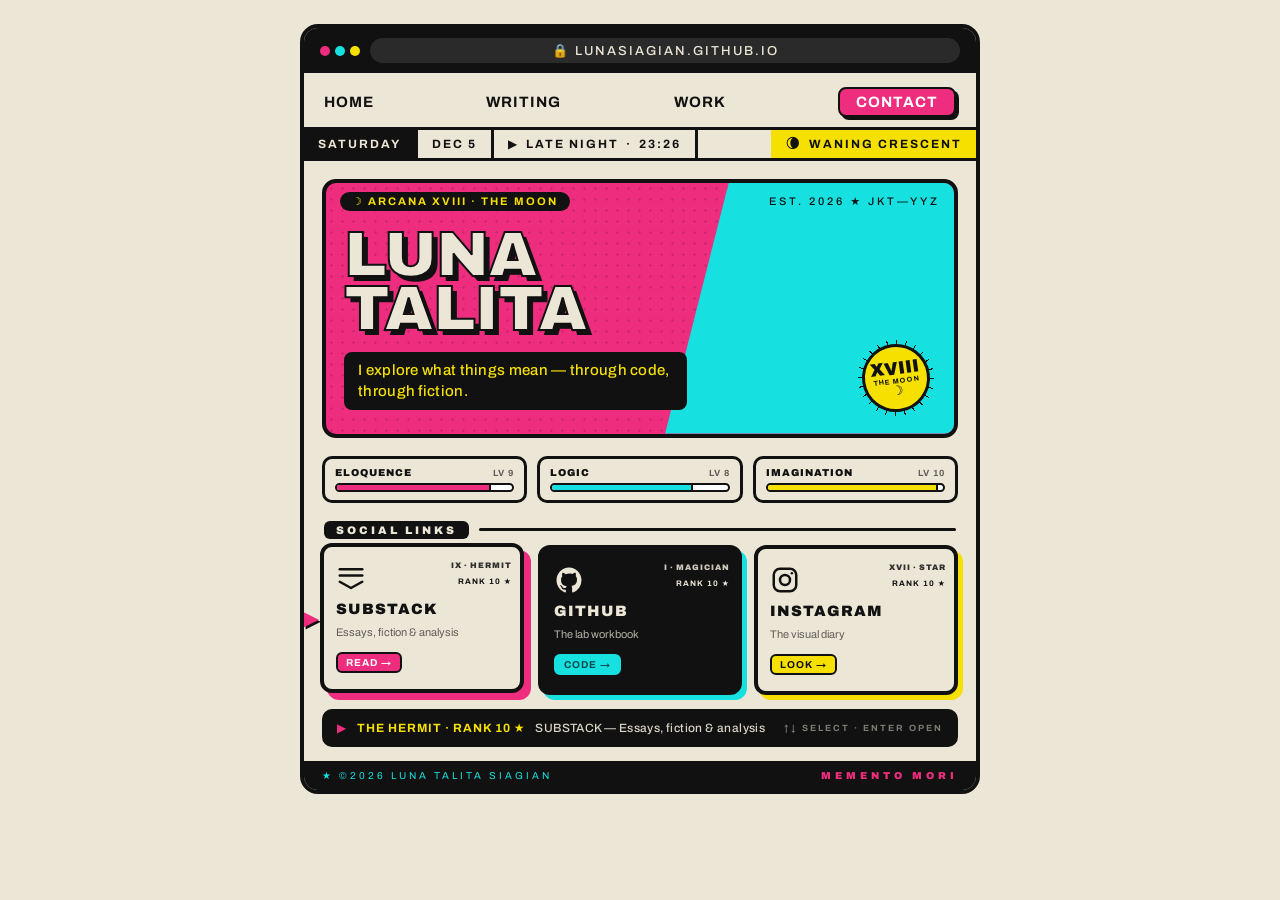
==== index.html @ 53531bc2 "Add files via upload" ====
<!DOCTYPE html>
<html lang="en">
<head>
<meta charset="UTF-8">
<meta name="viewport" content="width=device-width, initial-scale=1.0">
<title>Luna Talita Siagian</title>
<meta name="description" content="Luna Talita Siagian — linguist, programmer, writer. I explore what things mean — through code, through fiction.">
<link rel="preconnect" href="https://fonts.googleapis.com">
<link rel="preconnect" href="https://fonts.gstatic.com" crossorigin>
<link href="https://fonts.googleapis.com/css2?family=Archivo:wght@400;500;700;900&display=swap" rel="stylesheet">
<style>
  :root{
    --pink:#EF2D7E;
    --cyan:#16E0E0;
    --yellow:#F5E000;
    --cream:#ECE6D6;
    --ink:#111111;
  }
  *{margin:0;padding:0;box-sizing:border-box;}
  body{
    background:var(--cream);
    font-family:'Archivo',system-ui,sans-serif;
    color:var(--ink);
    min-height:100vh;
    display:flex;
    align-items:flex-start;
    justify-content:center;
    padding:24px 16px;
  }
  .page{
    width:100%;
    max-width:680px;
    background:var(--cream);
    border:4px solid var(--ink);
    border-radius:18px;
    overflow:hidden;
  }

  /* browser chrome bar */
  .chrome{background:var(--ink);display:flex;align-items:center;gap:10px;padding:10px 16px;}
  .dots{display:flex;gap:5px;}
  .dots span{width:10px;height:10px;border-radius:50%;display:block;}
  .urlbar{flex:1;background:#2a2a2a;border-radius:20px;text-align:center;color:var(--cream);font-size:13px;letter-spacing:2px;padding:5px 0;font-weight:500;}

  /* nav — P3 menu rail */
  nav{display:flex;align-items:center;justify-content:space-between;padding:14px 20px 10px;border-bottom:3px solid var(--ink);flex-wrap:wrap;gap:8px;}
  nav a{font-size:15px;font-weight:700;letter-spacing:1px;color:var(--ink);text-decoration:none;position:relative;padding:2px 0;transition:transform .1s ease;}
  nav a:not(.contact)::after{content:"";position:absolute;left:0;right:100%;bottom:-3px;height:3px;background:var(--pink);transition:right .15s ease;}
  nav a:not(.contact):hover{transform:translateX(3px);}
  nav a:not(.contact):hover::after{right:0;}
  nav a.contact{background:var(--pink);color:#fff;padding:5px 16px;border-radius:8px;border:2px solid var(--ink);box-shadow:3px 3px 0 var(--ink);}
  nav a.contact:hover{transform:translate(-1px,-1px);box-shadow:4px 4px 0 var(--ink);}

  /* P3 calendar / dark-hour strip */
  .almanac{display:flex;align-items:stretch;border-bottom:3px solid var(--ink);font-weight:700;}
  .almanac .cell{display:flex;align-items:center;gap:7px;padding:7px 14px;border-right:3px solid var(--ink);font-size:12px;letter-spacing:2px;}
  .almanac .cell:last-child{border-right:none;margin-left:auto;}
  .almanac .day{background:var(--ink);color:var(--cream);}
  .almanac .date{color:var(--ink);}
  .almanac .tod{color:var(--ink);}
  .almanac .moon{background:var(--yellow);color:var(--ink);}
  .almanac .moon .glyph{font-size:14px;line-height:1;}
  #clock{font-variant-numeric:tabular-nums;}

  /* hero */
  .hero{position:relative;margin:18px;border:4px solid var(--ink);border-radius:14px;background:var(--pink);overflow:hidden;}
  .halftone{position:absolute;inset:0;background-image:radial-gradient(var(--ink) 1.3px,transparent 1.3px);background-size:11px 11px;opacity:0.16;}
  .wedge{position:absolute;top:0;right:0;width:46%;height:100%;background:var(--cyan);clip-path:polygon(22% 0,100% 0,100% 100%,0 100%);}
  .hero-top{position:relative;display:flex;align-items:center;justify-content:space-between;padding:9px 14px;}
  .tag-pill{background:var(--ink);color:var(--yellow);font-size:11px;letter-spacing:2px;padding:3px 12px;border-radius:20px;font-weight:700;}
  .est{color:var(--ink);font-size:11px;letter-spacing:3px;font-weight:500;}
  .hero-body{position:relative;padding:8px 18px 24px;}
  .bigname{font-size:64px;line-height:0.84;font-weight:900;color:var(--cream);letter-spacing:-1px;-webkit-text-stroke:2px var(--ink);text-shadow:5px 5px 0 var(--ink);}
  .thesis{margin-top:16px;background:var(--ink);display:inline-block;padding:8px 14px;border-radius:8px;max-width:58%;}
  .thesis span{color:var(--yellow);font-size:15px;font-weight:500;letter-spacing:0.3px;line-height:1.4;}

  /* rotating arcana medallion (P3 evoker/clock motif, ZZZ ink styling) */
  .medallion{position:absolute;bottom:14px;right:16px;width:84px;height:84px;}
  .medallion .ticks{position:absolute;inset:0;border-radius:50%;
    background:repeating-conic-gradient(from 0deg, var(--ink) 0deg 1.6deg, transparent 1.6deg 15deg);
    -webkit-mask:radial-gradient(circle, transparent 0 32px, #000 32px 38px, transparent 38px);
            mask:radial-gradient(circle, transparent 0 32px, #000 32px 38px, transparent 38px);
    animation:spin 24s linear infinite;}
  .medallion .core{position:absolute;inset:8px;background:var(--yellow);border:3px solid var(--ink);border-radius:50%;
    display:flex;flex-direction:column;align-items:center;justify-content:center;transform:rotate(-8deg);}
  .medallion .core .a-num{font-size:18px;line-height:1;font-weight:900;}
  .medallion .core .a-name{font-size:7px;letter-spacing:1px;font-weight:700;}
  .medallion .core .a-glyph{font-size:13px;line-height:1;margin-top:1px;}

  /* P3 social-stat bars */
  .stats{display:grid;grid-template-columns:repeat(3,1fr);gap:10px;padding:0 18px 4px;}
  .stat{border:3px solid var(--ink);border-radius:10px;padding:8px 10px;background:var(--cream);}
  .stat .row{display:flex;align-items:baseline;justify-content:space-between;margin-bottom:5px;}
  .stat .lbl{font-size:10px;letter-spacing:1px;font-weight:900;}
  .stat .val{font-size:9px;letter-spacing:1px;font-weight:700;color:#5F5E5A;}
  .track{height:9px;border:2px solid var(--ink);border-radius:5px;background:#fff;overflow:hidden;}
  .fill{height:100%;border-right:2px solid var(--ink);}
  .fill.p{background:var(--pink);} .fill.c{background:var(--cyan);} .fill.y{background:var(--yellow);}

  /* SOCIAL LINKS header (P3 section banner) */
  .sl-head{display:flex;align-items:center;gap:10px;padding:14px 20px 6px;}
  .sl-head .b{background:var(--ink);color:var(--cream);font-size:11px;letter-spacing:3px;font-weight:900;padding:3px 12px;border-radius:6px;}
  .sl-head .ln{flex:1;height:3px;background:var(--ink);border-radius:2px;}

  /* links / social links */
  .links{display:grid;grid-template-columns:1fr 1fr 1fr;gap:12px;padding:0 18px 4px;}
  .card{position:relative;text-decoration:none;border:4px solid var(--ink);border-radius:12px;padding:16px 12px;display:flex;flex-direction:column;gap:8px;outline:none;transition:transform .12s ease;}
  .card:hover,.card.is-active{transform:translate(-2px,-2px);}
  .card .icon{font-size:30px;line-height:1;}
  .card .name{font-weight:900;font-size:15px;letter-spacing:1px;}
  .card .desc{font-size:11px;line-height:1.4;}
  .card .go{margin-top:4px;font-size:10px;letter-spacing:1px;padding:3px 8px;border-radius:6px;border:2px solid var(--ink);align-self:flex-start;font-weight:700;}
  .card.light{background:var(--cream);}
  .card.light .icon,.card.light .name{color:var(--ink);}
  .card.light .desc{color:#5F5E5A;}
  .card.dark{background:var(--ink);}
  .card.dark .icon,.card.dark .name{color:var(--cream);}
  .card.dark .desc{color:#B4B2A9;}
  .sub{box-shadow:5px 5px 0 var(--pink);} .sub:hover,.sub.is-active{box-shadow:7px 7px 0 var(--pink);}
  .gh{box-shadow:5px 5px 0 var(--cyan);} .gh:hover,.gh.is-active{box-shadow:7px 7px 0 var(--cyan);}
  .ig{box-shadow:5px 5px 0 var(--yellow);} .ig:hover,.ig.is-active{box-shadow:7px 7px 0 var(--yellow);}
  .go.pink{background:var(--pink);color:#fff;}
  .go.cyan{background:var(--cyan);color:#0a4a4a;border-color:var(--cyan);}
  .go.yellow{background:var(--yellow);color:var(--ink);}

  /* arcana corner tag on each social link */
  .arc{position:absolute;top:8px;right:8px;text-align:right;line-height:1;}
  .arc .an{font-size:8px;letter-spacing:1px;font-weight:900;opacity:.85;}
  .arc .ar{font-size:8px;letter-spacing:1px;font-weight:700;}
  .card.dark .arc{color:var(--cream);}
  .card.light .arc{color:var(--ink);}

  /* P3 menu cursor */
  .card::before{content:"\25B6";position:absolute;left:-2px;top:50%;transform:translate(-120%,-50%) scale(.6);
    color:var(--pink);font-size:20px;opacity:0;transition:transform .12s ease,opacity .12s ease;
    text-shadow:2px 2px 0 var(--ink);}
  .card.is-active::before{opacity:1;transform:translate(-120%,-50%) scale(1);}

  /* P3 description readout bar */
  .readout{margin:10px 18px 0;border:3px solid var(--ink);border-radius:10px;background:var(--ink);color:var(--cream);
    display:flex;align-items:center;gap:10px;padding:8px 12px;min-height:38px;font-size:12px;letter-spacing:.4px;}
  .readout .cur{color:var(--pink);font-weight:900;}
  .readout .ro-arc{color:var(--yellow);font-weight:700;letter-spacing:1px;white-space:nowrap;}
  .readout .ro-txt{font-weight:500;color:#D9D4C6;}
  .readout .hint{margin-left:auto;font-size:9px;letter-spacing:2px;color:#7c7a72;font-weight:700;white-space:nowrap;}

  /* footer */
  footer{display:flex;align-items:center;justify-content:space-between;background:var(--ink);margin-top:14px;padding:9px 18px;}
  footer .left{color:var(--cyan);font-size:10px;letter-spacing:3px;}
  footer .right{color:var(--pink);font-size:10px;letter-spacing:4px;font-weight:900;}

  .ic{width:30px;height:30px;display:block;}

  @keyframes spin{to{transform:rotate(360deg);}}

  @media (max-width:520px){
    .bigname{font-size:48px;}
    .thesis{max-width:90%;}
    .stats{grid-template-columns:1fr;}
    .links{grid-template-columns:1fr;}
    .medallion{width:64px;height:64px;}
    .almanac{flex-wrap:wrap;}
    .almanac .cell:last-child{margin-left:0;}
  }
  @media (prefers-reduced-motion:reduce){.medallion .ticks{animation:none;}}
</style>
</head>
<body>
  <main class="page">

    <div class="chrome">
      <div class="dots">
        <span style="background:var(--pink)"></span>
        <span style="background:var(--cyan)"></span>
        <span style="background:var(--yellow)"></span>
      </div>
      <div class="urlbar">&#128274; LUNASIAGIAN.GITHUB.IO</div>
    </div>

    <nav>
      <a href="#">HOME</a>
      <a href="#writing">WRITING</a>
      <a href="#work">WORK</a>
      <a href="#contact" class="contact">CONTACT</a>
    </nav>

    <!-- P3 calendar / moon-phase strip (live) -->
    <div class="almanac">
      <div class="cell day"><span id="weekday">—</span></div>
      <div class="cell date"><span id="date">—</span></div>
      <div class="cell tod">&#9654; <span id="tod">—</span> &middot; <span id="clock">--:--</span></div>
      <div class="cell moon"><span class="glyph" id="moonGlyph">&#9789;</span> <span id="moonName">—</span></div>
    </div>

    <section class="hero">
      <div class="halftone"></div>
      <div class="wedge"></div>
      <div class="hero-top">
        <span class="tag-pill">&#9789; ARCANA XVIII &middot; THE MOON</span>
        <span class="est">EST. 2026 &#9733; JKT&mdash;YYZ</span>
      </div>
      <div class="hero-body">
        <div class="bigname">LUNA<br>TALITA</div>
        <div class="thesis"><span>I explore what things mean &mdash; through code, through fiction.</span></div>
      </div>
      <div class="medallion">
        <div class="ticks"></div>
        <div class="core">
          <span class="a-num">XVIII</span>
          <span class="a-name">THE MOON</span>
          <span class="a-glyph">&#9789;</span>
        </div>
      </div>
    </section>

    <!-- P3 social-stat parameters -->
    <div class="stats">
      <div class="stat">
        <div class="row"><span class="lbl">ELOQUENCE</span><span class="val">LV 9</span></div>
        <div class="track"><div class="fill p" style="width:88%"></div></div>
      </div>
      <div class="stat">
        <div class="row"><span class="lbl">LOGIC</span><span class="val">LV 8</span></div>
        <div class="track"><div class="fill c" style="width:80%"></div></div>
      </div>
      <div class="stat">
        <div class="row"><span class="lbl">IMAGINATION</span><span class="val">LV 10</span></div>
        <div class="track"><div class="fill y" style="width:97%"></div></div>
      </div>
    </div>

    <div class="sl-head">
      <span class="b">SOCIAL LINKS</span>
      <span class="ln"></span>
    </div>

    <div class="links" id="links">
      <a class="card light sub" href="https://lunasiagian.substack.com"
         data-arc="THE HERMIT" data-rank="RANK 10 &#9733;" data-name="SUBSTACK" data-desc="Essays, fiction &amp; analysis">
        <span class="arc"><span class="an">IX &middot; HERMIT</span><br><span class="ar">RANK 10 &#9733;</span></span>
        <svg class="ic" viewBox="0 0 24 24" fill="none" stroke="#111" stroke-width="2" stroke-linecap="round" stroke-linejoin="round"><path d="M3 5h18"/><path d="M3 10h18"/><path d="M3 15l9 5 9-5"/></svg>
        <span class="name">SUBSTACK</span>
        <span class="desc">Essays, fiction &amp; analysis</span>
        <span class="go pink">READ &rarr;</span>
      </a>

      <a class="card dark gh" href="https://github.com/lunasiagian"
         data-arc="THE MAGICIAN" data-rank="RANK 10 &#9733;" data-name="GITHUB" data-desc="The lab workbook">
        <span class="arc"><span class="an">I &middot; MAGICIAN</span><br><span class="ar">RANK 10 &#9733;</span></span>
        <svg class="ic" viewBox="0 0 24 24" fill="#ECE6D6"><path d="M12 2C6.48 2 2 6.58 2 12.26c0 4.5 2.87 8.32 6.84 9.67.5.1.68-.22.68-.49 0-.24-.01-.87-.01-1.71-2.78.62-3.37-1.37-3.37-1.37-.45-1.18-1.11-1.49-1.11-1.49-.91-.64.07-.62.07-.62 1 .07 1.53 1.06 1.53 1.06.89 1.56 2.34 1.11 2.91.85.09-.66.35-1.11.63-1.37-2.22-.26-4.55-1.14-4.55-5.07 0-1.12.39-2.03 1.03-2.75-.1-.26-.45-1.3.1-2.71 0 0 .84-.28 2.75 1.05A9.4 9.4 0 0112 6.84c.85 0 1.71.12 2.51.34 1.91-1.33 2.75-1.05 2.75-1.05.55 1.41.2 2.45.1 2.71.64.72 1.03 1.63 1.03 2.75 0 3.94-2.34 4.81-4.57 5.06.36.32.68.95.68 1.92 0 1.39-.01 2.51-.01 2.85 0 .27.18.6.69.49A10.02 10.02 0 0022 12.26C22 6.58 17.52 2 12 2z"/></svg>
        <span class="name">GITHUB</span>
        <span class="desc">The lab workbook</span>
        <span class="go cyan">CODE &rarr;</span>
      </a>

      <a class="card light ig" href="https://instagram.com/lunasiagian"
         data-arc="THE STAR" data-rank="RANK 10 &#9733;" data-name="INSTAGRAM" data-desc="The visual diary">
        <span class="arc"><span class="an">XVII &middot; STAR</span><br><span class="ar">RANK 10 &#9733;</span></span>
        <svg class="ic" viewBox="0 0 24 24" fill="none" stroke="#111" stroke-width="2" stroke-linecap="round" stroke-linejoin="round"><rect x="3" y="3" width="18" height="18" rx="5"/><circle cx="12" cy="12" r="4"/><circle cx="17.5" cy="6.5" r="1" fill="#111" stroke="none"/></svg>
        <span class="name">INSTAGRAM</span>
        <span class="desc">The visual diary</span>
        <span class="go yellow">LOOK &rarr;</span>
      </a>
    </div>

    <!-- P3 description readout -->
    <div class="readout" id="readout">
      <span class="cur">&#9654;</span>
      <span class="ro-arc" id="roArc">THE HERMIT</span>
      <span class="ro-txt" id="roTxt">Essays, fiction &amp; analysis</span>
      <span class="hint">&#8593;&#8595; SELECT &middot; ENTER OPEN</span>
    </div>

    <footer>
      <span class="left">&#9733; &copy;2026 LUNA TALITA SIAGIAN</span>
      <span class="right">MEMENTO MORI</span>
    </footer>

  </main>

<script>
(function(){
  /* ---- live P3 almanac ---- */
  var WD=["SUNDAY","MONDAY","TUESDAY","WEDNESDAY","THURSDAY","FRIDAY","SATURDAY"];
  var MO=["JAN","FEB","MAR","APR","MAY","JUN","JUL","AUG","SEP","OCT","NOV","DEC"];
  function tod(h){
    if(h<6) return "DARK HOUR";
    if(h<9) return "EARLY MORNING";
    if(h<12) return "MORNING";
    if(h<14) return "LUNCHTIME";
    if(h<17) return "AFTERNOON";
    if(h<19) return "AFTER SCHOOL";
    if(h<23) return "EVENING";
    return "LATE NIGHT";
  }
  var PHASES=[
    ["\u{1F311}","NEW MOON"],["\u{1F312}","WAXING CRESCENT"],["\u{1F313}","FIRST QUARTER"],
    ["\u{1F314}","WAXING GIBBOUS"],["\u{1F315}","FULL MOON"],["\u{1F316}","WANING GIBBOUS"],
    ["\u{1F317}","LAST QUARTER"],["\u{1F318}","WANING CRESCENT"]
  ];
  function moon(d){
    var syn=29.53058867, ref=Date.UTC(2000,0,6,18,14);
    var days=(d.getTime()-ref)/86400000;
    var p=((days%syn)+syn)%syn / syn;       /* 0..1 */
    var i=Math.floor(p*8+0.5)%8;
    return PHASES[i];
  }
  function tick(){
    var d=new Date();
    var hh=String(d.getHours()).padStart(2,"0"), mm=String(d.getMinutes()).padStart(2,"0");
    set("weekday",WD[d.getDay()]);
    set("date",MO[d.getMonth()]+" "+d.getDate());
    set("tod",tod(d.getHours()));
    set("clock",hh+":"+mm);
    var m=moon(d); set("moonGlyph",m[0]); set("moonName",m[1]);
  }
  function set(id,t){var el=document.getElementById(id);if(el)el.textContent=t;}
  tick(); setInterval(tick,15000);

  /* ---- P3 menu cursor + keyboard navigation ---- */
  var cards=[].slice.call(document.querySelectorAll("#links .card"));
  var roArc=document.getElementById("roArc"), roTxt=document.getElementById("roTxt");
  var idx=0;
  function activate(i,focus){
    idx=(i+cards.length)%cards.length;
    cards.forEach(function(c,n){c.classList.toggle("is-active",n===idx);});
    var c=cards[idx];
    roArc.innerHTML=c.dataset.arc+" · "+c.dataset.rank;
    roTxt.innerHTML=c.dataset.name+" — "+c.dataset.desc;
    if(focus) c.focus();
  }
  cards.forEach(function(c,n){
    c.addEventListener("mouseenter",function(){activate(n,false);});
    c.addEventListener("focus",function(){activate(n,false);});
  });
  document.addEventListener("keydown",function(e){
    if(e.key==="ArrowDown"||e.key==="ArrowRight"){activate(idx+1,true);e.preventDefault();}
    else if(e.key==="ArrowUp"||e.key==="ArrowLeft"){activate(idx-1,true);e.preventDefault();}
    else if(e.key==="Enter"&&document.activeElement&&document.activeElement.classList.contains("card")){
      window.location.href=document.activeElement.getAttribute("href");
    }
  });
  activate(0,false);
})();
</script>
</body>
</html>
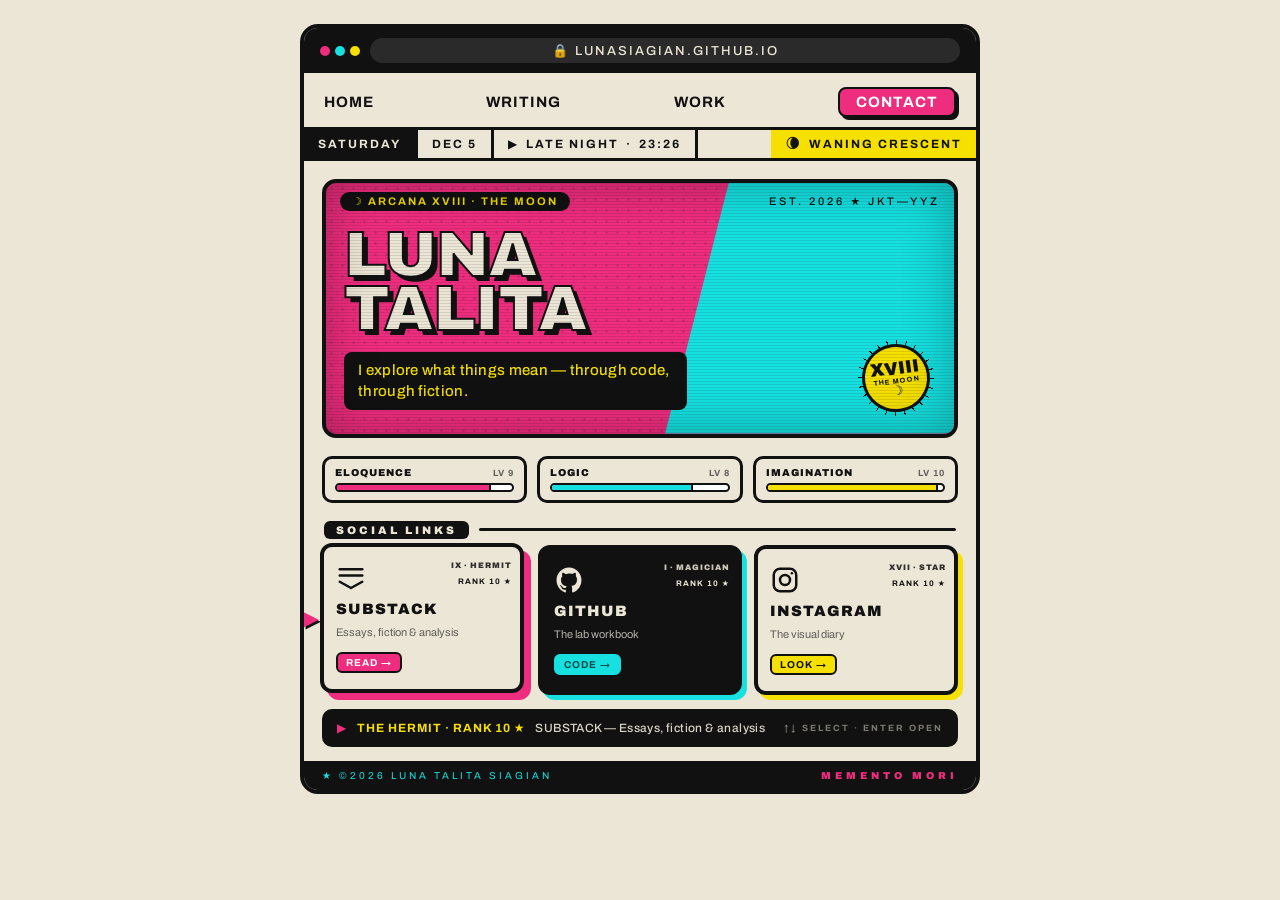
==== commit 7d4a6a64: "add CRT for theme, thanks ZZZ" ====
--- a/index.html
+++ b/index.html
@@ -64,7 +64,15 @@
 
   /* hero */
   .hero{position:relative;margin:18px;border:4px solid var(--ink);border-radius:14px;background:var(--pink);overflow:hidden;}
-  .halftone{position:absolute;inset:0;background-image:radial-gradient(var(--ink) 1.3px,transparent 1.3px);background-size:11px 11px;opacity:0.16;}
+  .halftone{position:absolute;inset:0;background-image:radial-gradient(var(--ink) 1.3px,transparent 1.3px);background-size:11px 11px;opacity:0.16;animation:drift 6s linear infinite;}
+  /* ZZZ CRT screen treatment on the hero */
+  .hero::after{content:"";position:absolute;inset:0;z-index:5;pointer-events:none;
+    background:repeating-linear-gradient(to bottom, rgba(0,0,0,0.10) 0 1px, transparent 1px 3px);
+    mix-blend-mode:multiply;animation:flicker 4.5s steps(1) infinite;}
+  .hero::before{content:"";position:absolute;inset:0;z-index:5;pointer-events:none;
+    box-shadow:inset 0 0 50px rgba(0,0,0,0.28);border-radius:10px;}
+  @keyframes drift{to{background-position:11px 11px;}}
+  @keyframes flicker{0%,97%,100%{opacity:1;}97.5%{opacity:.82;}98.5%{opacity:.93;}}
   .wedge{position:absolute;top:0;right:0;width:46%;height:100%;background:var(--cyan);clip-path:polygon(22% 0,100% 0,100% 100%,0 100%);}
   .hero-top{position:relative;display:flex;align-items:center;justify-content:space-between;padding:9px 14px;}
   .tag-pill{background:var(--ink);color:var(--yellow);font-size:11px;letter-spacing:2px;padding:3px 12px;border-radius:20px;font-weight:700;}
@@ -162,7 +170,7 @@
     .almanac{flex-wrap:wrap;}
     .almanac .cell:last-child{margin-left:0;}
   }
-  @media (prefers-reduced-motion:reduce){.medallion .ticks{animation:none;}}
+  @media (prefers-reduced-motion:reduce){.medallion .ticks,.halftone,.hero::after{animation:none;}}
 </style>
 </head>
 <body>
@@ -179,7 +187,7 @@
 
     <nav>
       <a href="#">HOME</a>
-      <a href="#writing">WRITING</a>
+      <a href="writing/">WRITING</a>
       <a href="#work">WORK</a>
       <a href="#contact" class="contact">CONTACT</a>
     </nav>
@@ -299,10 +307,17 @@
     ["\u{1F317}","LAST QUARTER"],["\u{1F318}","WANING CRESCENT"]
   ];
   function moon(d){
-    var syn=29.53058867, ref=Date.UTC(2000,0,6,18,14);
-    var days=(d.getTime()-ref)/86400000;
-    var p=((days%syn)+syn)%syn / syn;       /* 0..1 */
-    var i=Math.floor(p*8+0.5)%8;
+    var syn=29.53058867, ref=Date.UTC(2000,0,6,18,14);     /* known new moon (Meeus) */
+    var age=((((d.getTime()-ref)/86400000)%syn)+syn)%syn;  /* lunar age, 0..29.53 days */
+    var i;                                                 /* principal phases get tight windows */
+    if(age<1.0||age>=28.53) i=0;        /* new */
+    else if(age<6.38)  i=1;             /* waxing crescent */
+    else if(age<8.38)  i=2;             /* first quarter (~7.38) */
+    else if(age<13.77) i=3;             /* waxing gibbous */
+    else if(age<15.77) i=4;             /* full (~14.77) */
+    else if(age<21.15) i=5;             /* waning gibbous */
+    else if(age<23.15) i=6;             /* last quarter (~22.15) */
+    else               i=7;             /* waning crescent */
     return PHASES[i];
   }
   function tick(){
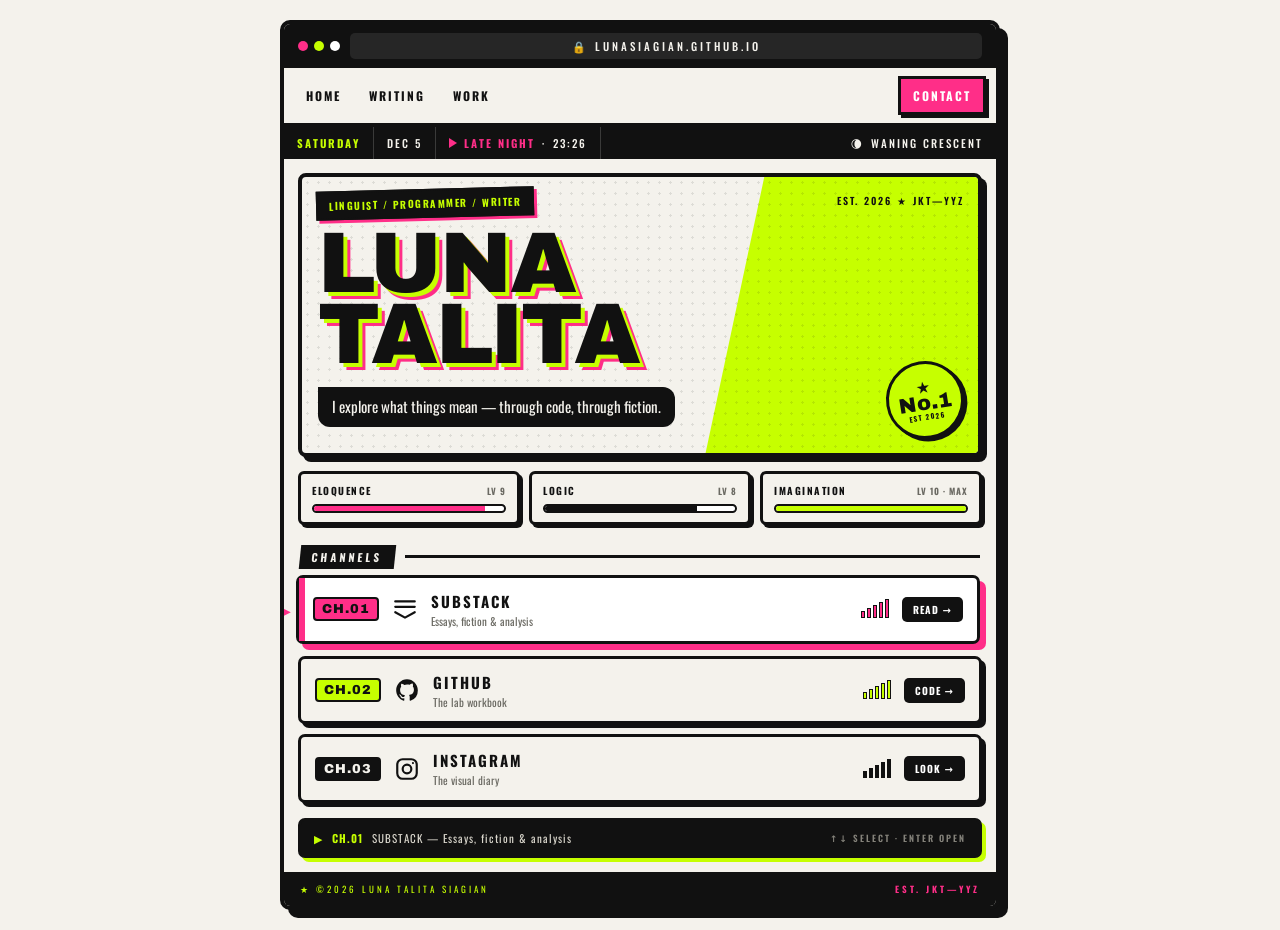
==== commit 3999a547: "note: fix the glitch container" ====
--- a/index.html
+++ b/index.html
@@ -5,182 +5,185 @@
 <meta name="viewport" content="width=device-width, initial-scale=1.0">
 <title>Luna Talita Siagian</title>
 <meta name="description" content="Luna Talita Siagian — linguist, programmer, writer. I explore what things mean — through code, through fiction.">
+<meta name="theme-color" content="#F4F2EC">
 <link rel="preconnect" href="https://fonts.googleapis.com">
 <link rel="preconnect" href="https://fonts.gstatic.com" crossorigin>
-<link href="https://fonts.googleapis.com/css2?family=Archivo:wght@400;500;700;900&display=swap" rel="stylesheet">
+<link href="https://fonts.googleapis.com/css2?family=Archivo:wght@400;500;700;900&family=Oswald:wght@400;500;600;700&display=swap" rel="stylesheet">
+<link rel="stylesheet" href="assets/fx.css">
 <style>
   :root{
-    --pink:#EF2D7E;
-    --cyan:#16E0E0;
-    --yellow:#F5E000;
-    --cream:#ECE6D6;
+    --bone:#F4F2EC;
+    --paper2:#E9E5D8;
     --ink:#111111;
+    --lime:#C6FF00;
+    --mag:#FF2E88;
+    --muted:#6b6a63;
+    --disp:'Oswald',system-ui,sans-serif;
+    --fx-cyan:#C6FF00;--fx-lime:#C6FF00;--fx-mag:#FF2E88;
   }
   *{margin:0;padding:0;box-sizing:border-box;}
+  html{-webkit-text-size-adjust:100%;}
   body{
-    background:var(--cream);
-    font-family:'Archivo',system-ui,sans-serif;
+    background:var(--bone);
+    font-family:var(--disp);
     color:var(--ink);
     min-height:100vh;
     display:flex;
     align-items:flex-start;
     justify-content:center;
-    padding:24px 16px;
+    padding:12px;
   }
   .page{
     width:100%;
-    max-width:680px;
-    background:var(--cream);
+    max-width:720px;
+    background:var(--bone);
     border:4px solid var(--ink);
-    border-radius:18px;
+    border-radius:10px;
     overflow:hidden;
-  }
-
-  /* browser chrome bar */
-  .chrome{background:var(--ink);display:flex;align-items:center;gap:10px;padding:10px 16px;}
-  .dots{display:flex;gap:5px;}
+    box-shadow:8px 8px 0 var(--ink);
+  }
+
+  /* device top bar */
+  .chrome{background:var(--ink);display:flex;align-items:center;gap:10px;padding:9px 14px;}
+  .dots{display:flex;gap:6px;}
   .dots span{width:10px;height:10px;border-radius:50%;display:block;}
-  .urlbar{flex:1;background:#2a2a2a;border-radius:20px;text-align:center;color:var(--cream);font-size:13px;letter-spacing:2px;padding:5px 0;font-weight:500;}
-
-  /* nav — P3 menu rail */
-  nav{display:flex;align-items:center;justify-content:space-between;padding:14px 20px 10px;border-bottom:3px solid var(--ink);flex-wrap:wrap;gap:8px;}
-  nav a{font-size:15px;font-weight:700;letter-spacing:1px;color:var(--ink);text-decoration:none;position:relative;padding:2px 0;transition:transform .1s ease;}
-  nav a:not(.contact)::after{content:"";position:absolute;left:0;right:100%;bottom:-3px;height:3px;background:var(--pink);transition:right .15s ease;}
-  nav a:not(.contact):hover{transform:translateX(3px);}
-  nav a:not(.contact):hover::after{right:0;}
-  nav a.contact{background:var(--pink);color:#fff;padding:5px 16px;border-radius:8px;border:2px solid var(--ink);box-shadow:3px 3px 0 var(--ink);}
+  .urlbar{flex:1;background:#262626;border-radius:5px;text-align:center;color:var(--bone);font-size:11px;letter-spacing:3px;padding:5px 0;font-weight:500;}
+
+  /* nav = top menu tabs */
+  nav{display:flex;align-items:center;gap:4px;padding:8px 10px;border-bottom:4px solid var(--ink);flex-wrap:wrap;}
+  nav a{font-size:12px;font-weight:700;letter-spacing:2px;color:var(--ink);text-decoration:none;text-transform:uppercase;
+    padding:8px 12px;position:relative;}
+  nav a:not(.contact)::after{content:"";position:absolute;left:12px;right:12px;bottom:4px;height:3px;background:var(--mag);transform:scaleX(0);transform-origin:left;transition:transform .16s;}
+  nav a:not(.contact):hover::after,nav a:not(.contact):focus-visible::after{transform:scaleX(1);}
+  nav a.contact{margin-left:auto;color:#fff;background:var(--mag);font-weight:700;border:3px solid var(--ink);box-shadow:3px 3px 0 var(--ink);}
   nav a.contact:hover{transform:translate(-1px,-1px);box-shadow:4px 4px 0 var(--ink);}
 
-  /* P3 calendar / dark-hour strip */
-  .almanac{display:flex;align-items:stretch;border-bottom:3px solid var(--ink);font-weight:700;}
-  .almanac .cell{display:flex;align-items:center;gap:7px;padding:7px 14px;border-right:3px solid var(--ink);font-size:12px;letter-spacing:2px;}
+  /* status header (P3R date strip) */
+  .almanac{display:flex;align-items:stretch;flex-wrap:wrap;background:var(--ink);color:var(--bone);
+    font-size:11px;letter-spacing:2px;text-transform:uppercase;}
+  .almanac .cell{display:flex;align-items:center;gap:7px;padding:8px 13px;border-right:1px solid rgba(244,242,236,.18);font-weight:500;}
   .almanac .cell:last-child{border-right:none;margin-left:auto;}
-  .almanac .day{background:var(--ink);color:var(--cream);}
-  .almanac .date{color:var(--ink);}
-  .almanac .tod{color:var(--ink);}
-  .almanac .moon{background:var(--yellow);color:var(--ink);}
-  .almanac .moon .glyph{font-size:14px;line-height:1;}
+  .almanac .day{color:var(--lime);font-weight:700;}
+  .almanac .tod #tod{color:var(--mag);font-weight:700;}
+  .almanac .moon{color:var(--bone);}
+  .almanac .tod .play{display:inline-block;width:0;height:0;border-left:8px solid var(--mag);border-top:5px solid transparent;border-bottom:5px solid transparent;}
   #clock{font-variant-numeric:tabular-nums;}
 
-  /* hero */
-  .hero{position:relative;margin:18px;border:4px solid var(--ink);border-radius:14px;background:var(--pink);overflow:hidden;}
-  .halftone{position:absolute;inset:0;background-image:radial-gradient(var(--ink) 1.3px,transparent 1.3px);background-size:11px 11px;opacity:0.16;animation:drift 6s linear infinite;}
-  /* ZZZ CRT screen treatment on the hero */
-  .hero::after{content:"";position:absolute;inset:0;z-index:5;pointer-events:none;
-    background:repeating-linear-gradient(to bottom, rgba(0,0,0,0.10) 0 1px, transparent 1px 3px);
-    mix-blend-mode:multiply;animation:flicker 4.5s steps(1) infinite;}
-  .hero::before{content:"";position:absolute;inset:0;z-index:5;pointer-events:none;
-    box-shadow:inset 0 0 50px rgba(0,0,0,0.28);border-radius:10px;}
-  @keyframes drift{to{background-position:11px 11px;}}
-  @keyframes flicker{0%,97%,100%{opacity:1;}97.5%{opacity:.82;}98.5%{opacity:.93;}}
-  .wedge{position:absolute;top:0;right:0;width:46%;height:100%;background:var(--cyan);clip-path:polygon(22% 0,100% 0,100% 100%,0 100%);}
-  .hero-top{position:relative;display:flex;align-items:center;justify-content:space-between;padding:9px 14px;}
-  .tag-pill{background:var(--ink);color:var(--yellow);font-size:11px;letter-spacing:2px;padding:3px 12px;border-radius:20px;font-weight:700;}
-  .est{color:var(--ink);font-size:11px;letter-spacing:3px;font-weight:500;}
-  .hero-body{position:relative;padding:8px 18px 24px;}
-  .bigname{font-size:64px;line-height:0.84;font-weight:900;color:var(--cream);letter-spacing:-1px;-webkit-text-stroke:2px var(--ink);text-shadow:5px 5px 0 var(--ink);}
-  .thesis{margin-top:16px;background:var(--ink);display:inline-block;padding:8px 14px;border-radius:8px;max-width:58%;}
-  .thesis span{color:var(--yellow);font-size:15px;font-weight:500;letter-spacing:0.3px;line-height:1.4;}
-
-  /* rotating arcana medallion (P3 evoker/clock motif, ZZZ ink styling) */
-  .medallion{position:absolute;bottom:14px;right:16px;width:84px;height:84px;}
-  .medallion .ticks{position:absolute;inset:0;border-radius:50%;
-    background:repeating-conic-gradient(from 0deg, var(--ink) 0deg 1.6deg, transparent 1.6deg 15deg);
-    -webkit-mask:radial-gradient(circle, transparent 0 32px, #000 32px 38px, transparent 38px);
-            mask:radial-gradient(circle, transparent 0 32px, #000 32px 38px, transparent 38px);
-    animation:spin 24s linear infinite;}
-  .medallion .core{position:absolute;inset:8px;background:var(--yellow);border:3px solid var(--ink);border-radius:50%;
-    display:flex;flex-direction:column;align-items:center;justify-content:center;transform:rotate(-8deg);}
-  .medallion .core .a-num{font-size:18px;line-height:1;font-weight:900;}
-  .medallion .core .a-name{font-size:7px;letter-spacing:1px;font-weight:700;}
-  .medallion .core .a-glyph{font-size:13px;line-height:1;margin-top:1px;}
-
-  /* P3 social-stat bars */
-  .stats{display:grid;grid-template-columns:repeat(3,1fr);gap:10px;padding:0 18px 4px;}
-  .stat{border:3px solid var(--ink);border-radius:10px;padding:8px 10px;background:var(--cream);}
-  .stat .row{display:flex;align-items:baseline;justify-content:space-between;margin-bottom:5px;}
-  .stat .lbl{font-size:10px;letter-spacing:1px;font-weight:900;}
-  .stat .val{font-size:9px;letter-spacing:1px;font-weight:700;color:#5F5E5A;}
+  /* hero / identity */
+  .hero{position:relative;margin:14px;border:4px solid var(--ink);border-radius:8px;overflow:hidden;background:var(--bone);box-shadow:5px 5px 0 var(--ink);}
+  .halftone{position:absolute;inset:0;background-image:radial-gradient(var(--ink) 1.3px,transparent 1.4px);background-size:11px 11px;opacity:0.10;pointer-events:none;}
+  .diag{position:absolute;top:-30%;right:-12%;width:48%;height:160%;background:var(--lime);transform:skewX(-12deg);pointer-events:none;}
+  .diag::after{content:"";position:absolute;inset:0;left:14px;background:var(--mag);transform:translateX(10px);opacity:.0;}
+  .hero-top{position:relative;display:flex;align-items:flex-start;justify-content:space-between;gap:8px;padding:12px 14px 0;flex-wrap:wrap;}
+  .sticker{display:inline-block;font-size:10px;font-weight:700;letter-spacing:1.5px;text-transform:uppercase;
+    background:var(--ink);color:var(--lime);padding:5px 11px;border:2px solid var(--ink);transform:rotate(-1.5deg);box-shadow:3px 3px 0 var(--mag);}
+  .est{font-size:10px;letter-spacing:2px;font-weight:600;color:var(--ink);text-transform:uppercase;padding-top:4px;}
+  .hero-body{position:relative;padding:10px 16px 26px;}
+  .bigname{font-family:'Archivo',sans-serif;font-weight:900;letter-spacing:-2px;line-height:0.82;
+    font-size:clamp(46px,14vw,86px);color:var(--ink);cursor:default;
+    text-shadow:4px 4px 0 var(--lime), 7px 7px 0 var(--mag);}
+  .bigname.go{animation:nameGlitch .45s ease-out 1;}
+  /* gentle glitch: RGB ghosts jitter in place (NO transform → box never collapses). */
+  @keyframes nameGlitch{
+    0%  {text-shadow:4px 4px 0 var(--lime), 7px 7px 0 var(--mag);}
+    15% {text-shadow:-4px 0 0 var(--mag), 4px 1px 0 var(--lime), 6px 6px 0 var(--mag);}
+    30% {text-shadow:4px -1px 0 var(--mag), -4px 1px 0 var(--lime);}
+    45% {text-shadow:-3px 0 0 var(--lime), 5px 0 0 var(--mag), 5px 5px 0 var(--lime);}
+    60% {text-shadow:3px 1px 0 var(--mag), -3px -1px 0 var(--lime);}
+    75% {text-shadow:-2px 0 0 var(--mag), 3px 0 0 var(--lime), 6px 6px 0 var(--mag);}
+    100%{text-shadow:4px 4px 0 var(--lime), 7px 7px 0 var(--mag);}
+  }
+  .thesis{position:relative;margin-top:18px;display:inline-block;max-width:60ch;background:var(--ink);color:var(--bone);
+    padding:9px 14px;border-radius:0 12px 12px 12px;font-size:clamp(13px,3.6vw,15px);line-height:1.45;font-weight:400;}
+  .seal{position:absolute;bottom:14px;right:14px;width:78px;height:78px;border-radius:50%;background:var(--lime);
+    border:3px solid var(--ink);display:flex;flex-direction:column;align-items:center;justify-content:center;
+    transform:rotate(-9deg);box-shadow:3px 3px 0 var(--ink);}
+  .seal .moon{font-size:16px;line-height:1;}
+  .seal .n{font-family:'Archivo',sans-serif;font-size:21px;font-weight:900;line-height:.9;}
+  .seal .e{font-size:7px;letter-spacing:1px;font-weight:700;}
+
+  /* stats */
+  .stats{display:grid;grid-template-columns:1fr;gap:9px;padding:0 14px 6px;}
+  .stat{border:3px solid var(--ink);border-radius:6px;padding:9px 11px;background:var(--bone);box-shadow:3px 3px 0 var(--ink);}
+  .stat .row{display:flex;align-items:baseline;justify-content:space-between;margin-bottom:6px;}
+  .stat .lbl{font-size:10px;letter-spacing:1.5px;font-weight:700;text-transform:uppercase;}
+  .stat .val{font-size:9px;letter-spacing:1px;font-weight:700;color:var(--muted);}
   .track{height:9px;border:2px solid var(--ink);border-radius:5px;background:#fff;overflow:hidden;}
-  .fill{height:100%;border-right:2px solid var(--ink);}
-  .fill.p{background:var(--pink);} .fill.c{background:var(--cyan);} .fill.y{background:var(--yellow);}
-
-  /* SOCIAL LINKS header (P3 section banner) */
-  .sl-head{display:flex;align-items:center;gap:10px;padding:14px 20px 6px;}
-  .sl-head .b{background:var(--ink);color:var(--cream);font-size:11px;letter-spacing:3px;font-weight:900;padding:3px 12px;border-radius:6px;}
-  .sl-head .ln{flex:1;height:3px;background:var(--ink);border-radius:2px;}
-
-  /* links / social links */
-  .links{display:grid;grid-template-columns:1fr 1fr 1fr;gap:12px;padding:0 18px 4px;}
-  .card{position:relative;text-decoration:none;border:4px solid var(--ink);border-radius:12px;padding:16px 12px;display:flex;flex-direction:column;gap:8px;outline:none;transition:transform .12s ease;}
-  .card:hover,.card.is-active{transform:translate(-2px,-2px);}
-  .card .icon{font-size:30px;line-height:1;}
-  .card .name{font-weight:900;font-size:15px;letter-spacing:1px;}
-  .card .desc{font-size:11px;line-height:1.4;}
-  .card .go{margin-top:4px;font-size:10px;letter-spacing:1px;padding:3px 8px;border-radius:6px;border:2px solid var(--ink);align-self:flex-start;font-weight:700;}
-  .card.light{background:var(--cream);}
-  .card.light .icon,.card.light .name{color:var(--ink);}
-  .card.light .desc{color:#5F5E5A;}
-  .card.dark{background:var(--ink);}
-  .card.dark .icon,.card.dark .name{color:var(--cream);}
-  .card.dark .desc{color:#B4B2A9;}
-  .sub{box-shadow:5px 5px 0 var(--pink);} .sub:hover,.sub.is-active{box-shadow:7px 7px 0 var(--pink);}
-  .gh{box-shadow:5px 5px 0 var(--cyan);} .gh:hover,.gh.is-active{box-shadow:7px 7px 0 var(--cyan);}
-  .ig{box-shadow:5px 5px 0 var(--yellow);} .ig:hover,.ig.is-active{box-shadow:7px 7px 0 var(--yellow);}
-  .go.pink{background:var(--pink);color:#fff;}
-  .go.cyan{background:var(--cyan);color:#0a4a4a;border-color:var(--cyan);}
-  .go.yellow{background:var(--yellow);color:var(--ink);}
-
-  /* arcana corner tag on each social link */
-  .arc{position:absolute;top:8px;right:8px;text-align:right;line-height:1;}
-  .arc .an{font-size:8px;letter-spacing:1px;font-weight:900;opacity:.85;}
-  .arc .ar{font-size:8px;letter-spacing:1px;font-weight:700;}
-  .card.dark .arc{color:var(--cream);}
-  .card.light .arc{color:var(--ink);}
-
-  /* P3 menu cursor */
-  .card::before{content:"\25B6";position:absolute;left:-2px;top:50%;transform:translate(-120%,-50%) scale(.6);
-    color:var(--pink);font-size:20px;opacity:0;transition:transform .12s ease,opacity .12s ease;
-    text-shadow:2px 2px 0 var(--ink);}
-  .card.is-active::before{opacity:1;transform:translate(-120%,-50%) scale(1);}
-
-  /* P3 description readout bar */
-  .readout{margin:10px 18px 0;border:3px solid var(--ink);border-radius:10px;background:var(--ink);color:var(--cream);
-    display:flex;align-items:center;gap:10px;padding:8px 12px;min-height:38px;font-size:12px;letter-spacing:.4px;}
-  .readout .cur{color:var(--pink);font-weight:900;}
-  .readout .ro-arc{color:var(--yellow);font-weight:700;letter-spacing:1px;white-space:nowrap;}
-  .readout .ro-txt{font-weight:500;color:#D9D4C6;}
-  .readout .hint{margin-left:auto;font-size:9px;letter-spacing:2px;color:#7c7a72;font-weight:700;white-space:nowrap;}
-
-  /* footer */
-  footer{display:flex;align-items:center;justify-content:space-between;background:var(--ink);margin-top:14px;padding:9px 18px;}
-  footer .left{color:var(--cyan);font-size:10px;letter-spacing:3px;}
-  footer .right{color:var(--pink);font-size:10px;letter-spacing:4px;font-weight:900;}
-
-  .ic{width:30px;height:30px;display:block;}
-
-  @keyframes spin{to{transform:rotate(360deg);}}
-
-  @media (max-width:520px){
-    .bigname{font-size:48px;}
-    .thesis{max-width:90%;}
-    .stats{grid-template-columns:1fr;}
-    .links{grid-template-columns:1fr;}
-    .medallion{width:64px;height:64px;}
-    .almanac{flex-wrap:wrap;}
-    .almanac .cell:last-child{margin-left:0;}
-  }
-  @media (prefers-reduced-motion:reduce){.medallion .ticks,.halftone,.hero::after{animation:none;}}
+  .fill{height:100%;}
+  .fill.m{background:var(--mag);} .fill.l{background:var(--lime);} .fill.k{background:var(--ink);}
+
+  /* channels header */
+  .sl-head{display:flex;align-items:center;gap:10px;padding:14px 16px 8px;}
+  .sl-head .b{background:var(--ink);color:var(--bone);font-size:11px;letter-spacing:3px;font-weight:700;padding:4px 12px;text-transform:uppercase;transform:skewX(-6deg);}
+  .sl-head .ln{flex:1;height:3px;background:var(--ink);}
+
+  /* channels = P3R vertical menu list */
+  .links{display:flex;flex-direction:column;gap:10px;padding:0 14px 4px;}
+  .card{position:relative;display:flex;align-items:center;gap:13px;flex-wrap:wrap;text-decoration:none;
+    border:3px solid var(--ink);border-radius:7px;padding:12px 14px;background:var(--bone);outline:none;
+    box-shadow:4px 4px 0 var(--ink);transition:transform .12s ease,background .12s,box-shadow .12s;}
+  .card::before{content:"";position:absolute;left:0;top:0;bottom:0;width:0;background:var(--ac);transition:width .14s ease;}
+  .card:hover,.card.is-active{transform:translate(-2px,-2px);box-shadow:6px 6px 0 var(--ac);background:#fff;}
+  .card:hover::before,.card.is-active::before{width:6px;}
+  .card.sub{--ac:var(--mag);} .card.gh{--ac:var(--lime);} .card.ig{--ac:var(--ink);}
+  .ch-no{font-family:'Archivo',sans-serif;font-size:13px;font-weight:900;letter-spacing:1px;color:var(--ink);
+    background:var(--ac);border:2px solid var(--ink);padding:3px 7px;border-radius:4px;white-space:nowrap;}
+  .card.ig .ch-no{color:var(--bone);}
+  .card .icon .ic{width:26px;height:26px;display:block;}
+  .ch-main{display:flex;flex-direction:column;gap:2px;flex:1;min-width:120px;}
+  .ch-main .name{font-weight:700;font-size:15px;letter-spacing:2px;color:var(--ink);text-transform:uppercase;}
+  .ch-main .desc{font-size:11px;line-height:1.35;color:var(--muted);}
+  .signal{display:flex;align-items:flex-end;gap:2px;height:18px;}
+  .signal i{display:block;width:4px;background:var(--ac);border:1px solid var(--ink);}
+  .signal i:nth-child(1){height:7px;} .signal i:nth-child(2){height:10px;} .signal i:nth-child(3){height:13px;}
+  .signal i:nth-child(4){height:16px;} .signal i:nth-child(5){height:19px;}
+  .card.ig .signal i{background:var(--ink);}
+  .go{font-size:10px;letter-spacing:1px;padding:5px 11px;font-weight:700;text-transform:uppercase;color:#fff;background:var(--ink);border-radius:5px;white-space:nowrap;}
+  .card-cur{position:absolute;left:-4px;top:50%;transform:translate(-130%,-50%) scale(.6);color:var(--mag);font-size:18px;opacity:0;transition:transform .12s,opacity .12s;}
+  .card.is-active .card-cur{opacity:1;transform:translate(-130%,-50%) scale(1);}
+
+  /* detail readout */
+  .readout{margin:11px 14px 0;border:3px solid var(--ink);border-radius:7px;background:var(--ink);color:var(--bone);
+    display:flex;align-items:center;gap:9px;padding:9px 13px;font-size:11px;letter-spacing:1px;flex-wrap:wrap;box-shadow:4px 4px 0 var(--lime);}
+  .readout .cur{color:var(--lime);font-weight:700;}
+  .readout .ro-ch{color:var(--lime);font-weight:700;letter-spacing:1px;}
+  .readout .ro-txt{font-weight:400;color:#d9d6cc;}
+  .readout .hint{margin-left:auto;font-size:9px;letter-spacing:2px;color:#85837b;font-weight:600;}
+
+  footer{display:flex;align-items:center;justify-content:space-between;gap:8px;background:var(--ink);margin-top:14px;
+    padding:10px 16px;flex-wrap:wrap;}
+  footer .left{color:var(--lime);font-size:9px;letter-spacing:3px;text-transform:uppercase;}
+  footer .right{color:var(--mag);font-size:9px;letter-spacing:3px;font-weight:700;text-transform:uppercase;}
+
+  /* glitch-burst on channel select */
+  .card.burst{animation:cardburst .26s steps(2,end) forwards;z-index:20;}
+  @keyframes cardburst{
+    0%{transform:translate(-2px,-2px);}
+    20%{transform:translate(4px,-2px) skewX(-4deg);box-shadow:7px 0 0 var(--lime),-7px 0 0 var(--mag);}
+    45%{transform:translate(-5px,2px) skewX(3deg);box-shadow:-8px 0 0 var(--lime),8px 0 0 var(--mag);clip-path:inset(14% 0 30% 0);}
+    70%{transform:translate(3px,-1px);box-shadow:6px 0 0 var(--mag),-6px 0 0 var(--lime);clip-path:inset(42% 0 8% 0);}
+    85%{filter:invert(1);clip-path:none;}
+    100%{transform:translate(0,0);}
+  }
+
+  @media (min-width:560px){
+    body{padding:20px 16px;}
+    .stats{grid-template-columns:repeat(3,1fr);}
+  }
+  @media (prefers-reduced-motion:reduce){
+    .card.burst{animation:none;}
+    .bigname.go{animation:none;}
+  }
 </style>
 </head>
-<body>
+<body data-fx data-boot="full">
   <main class="page">
 
     <div class="chrome">
       <div class="dots">
-        <span style="background:var(--pink)"></span>
-        <span style="background:var(--cyan)"></span>
-        <span style="background:var(--yellow)"></span>
+        <span style="background:var(--mag)"></span>
+        <span style="background:var(--lime)"></span>
+        <span style="background:#fff"></span>
       </div>
       <div class="urlbar">&#128274; LUNASIAGIAN.GITHUB.IO</div>
     </div>
@@ -192,112 +195,110 @@
       <a href="#contact" class="contact">CONTACT</a>
     </nav>
 
-    <!-- P3 calendar / moon-phase strip (live) -->
     <div class="almanac">
-      <div class="cell day"><span id="weekday">—</span></div>
-      <div class="cell date"><span id="date">—</span></div>
-      <div class="cell tod">&#9654; <span id="tod">—</span> &middot; <span id="clock">--:--</span></div>
-      <div class="cell moon"><span class="glyph" id="moonGlyph">&#9789;</span> <span id="moonName">—</span></div>
+      <div class="cell day"><span id="weekday">&mdash;</span></div>
+      <div class="cell date"><span id="date">&mdash;</span></div>
+      <div class="cell tod"><span class="play"></span><span id="tod">&mdash;</span> &middot; <span id="clock">--:--</span></div>
+      <div class="cell moon"><span id="moonGlyph">&#9789;</span> <span id="moonName">&mdash;</span></div>
     </div>
 
     <section class="hero">
+      <div class="diag"></div>
       <div class="halftone"></div>
-      <div class="wedge"></div>
       <div class="hero-top">
-        <span class="tag-pill">&#9789; ARCANA XVIII &middot; THE MOON</span>
+        <span class="sticker">LINGUIST / PROGRAMMER / WRITER</span>
         <span class="est">EST. 2026 &#9733; JKT&mdash;YYZ</span>
       </div>
       <div class="hero-body">
         <div class="bigname">LUNA<br>TALITA</div>
-        <div class="thesis"><span>I explore what things mean &mdash; through code, through fiction.</span></div>
-      </div>
-      <div class="medallion">
-        <div class="ticks"></div>
-        <div class="core">
-          <span class="a-num">XVIII</span>
-          <span class="a-name">THE MOON</span>
-          <span class="a-glyph">&#9789;</span>
-        </div>
+        <div class="thesis">I explore what things mean &mdash; through code, through fiction.</div>
+      </div>
+      <div class="seal">
+        <span class="moon">&#9733;</span>
+        <span class="n">No.1</span>
+        <span class="e">EST 2026</span>
       </div>
     </section>
 
-    <!-- P3 social-stat parameters -->
     <div class="stats">
       <div class="stat">
         <div class="row"><span class="lbl">ELOQUENCE</span><span class="val">LV 9</span></div>
-        <div class="track"><div class="fill p" style="width:88%"></div></div>
+        <div class="track"><div class="fill m" style="width:90%"></div></div>
       </div>
       <div class="stat">
         <div class="row"><span class="lbl">LOGIC</span><span class="val">LV 8</span></div>
-        <div class="track"><div class="fill c" style="width:80%"></div></div>
+        <div class="track"><div class="fill k" style="width:80%"></div></div>
       </div>
       <div class="stat">
-        <div class="row"><span class="lbl">IMAGINATION</span><span class="val">LV 10</span></div>
-        <div class="track"><div class="fill y" style="width:97%"></div></div>
+        <div class="row"><span class="lbl">IMAGINATION</span><span class="val">LV 10 &middot; MAX</span></div>
+        <div class="track"><div class="fill l" style="width:100%"></div></div>
       </div>
     </div>
 
     <div class="sl-head">
-      <span class="b">SOCIAL LINKS</span>
+      <span class="b">CHANNELS</span>
       <span class="ln"></span>
     </div>
 
     <div class="links" id="links">
-      <a class="card light sub" href="https://lunasiagian.substack.com"
-         data-arc="THE HERMIT" data-rank="RANK 10 &#9733;" data-name="SUBSTACK" data-desc="Essays, fiction &amp; analysis">
-        <span class="arc"><span class="an">IX &middot; HERMIT</span><br><span class="ar">RANK 10 &#9733;</span></span>
-        <svg class="ic" viewBox="0 0 24 24" fill="none" stroke="#111" stroke-width="2" stroke-linecap="round" stroke-linejoin="round"><path d="M3 5h18"/><path d="M3 10h18"/><path d="M3 15l9 5 9-5"/></svg>
-        <span class="name">SUBSTACK</span>
-        <span class="desc">Essays, fiction &amp; analysis</span>
-        <span class="go pink">READ &rarr;</span>
+      <a class="card sub" href="https://lunasiagian.substack.com" target="_blank" rel="noopener"
+         data-ch="CH.01" data-name="SUBSTACK" data-desc="Essays, fiction &amp; analysis">
+        <span class="card-cur">&#9654;</span>
+        <span class="ch-no">CH.01</span>
+        <span class="icon"><svg class="ic" viewBox="0 0 24 24" fill="none" stroke="#111" stroke-width="2" stroke-linecap="round" stroke-linejoin="round"><path d="M3 5h18"/><path d="M3 10h18"/><path d="M3 15l9 5 9-5"/></svg></span>
+        <span class="ch-main"><span class="name">SUBSTACK</span><span class="desc">Essays, fiction &amp; analysis</span></span>
+        <span class="signal" aria-label="signal: full"><i></i><i></i><i></i><i></i><i></i></span>
+        <span class="go">READ &rarr;</span>
       </a>
 
-      <a class="card dark gh" href="https://github.com/lunasiagian"
-         data-arc="THE MAGICIAN" data-rank="RANK 10 &#9733;" data-name="GITHUB" data-desc="The lab workbook">
-        <span class="arc"><span class="an">I &middot; MAGICIAN</span><br><span class="ar">RANK 10 &#9733;</span></span>
-        <svg class="ic" viewBox="0 0 24 24" fill="#ECE6D6"><path d="M12 2C6.48 2 2 6.58 2 12.26c0 4.5 2.87 8.32 6.84 9.67.5.1.68-.22.68-.49 0-.24-.01-.87-.01-1.71-2.78.62-3.37-1.37-3.37-1.37-.45-1.18-1.11-1.49-1.11-1.49-.91-.64.07-.62.07-.62 1 .07 1.53 1.06 1.53 1.06.89 1.56 2.34 1.11 2.91.85.09-.66.35-1.11.63-1.37-2.22-.26-4.55-1.14-4.55-5.07 0-1.12.39-2.03 1.03-2.75-.1-.26-.45-1.3.1-2.71 0 0 .84-.28 2.75 1.05A9.4 9.4 0 0112 6.84c.85 0 1.71.12 2.51.34 1.91-1.33 2.75-1.05 2.75-1.05.55 1.41.2 2.45.1 2.71.64.72 1.03 1.63 1.03 2.75 0 3.94-2.34 4.81-4.57 5.06.36.32.68.95.68 1.92 0 1.39-.01 2.51-.01 2.85 0 .27.18.6.69.49A10.02 10.02 0 0022 12.26C22 6.58 17.52 2 12 2z"/></svg>
-        <span class="name">GITHUB</span>
-        <span class="desc">The lab workbook</span>
-        <span class="go cyan">CODE &rarr;</span>
+      <a class="card gh" href="https://github.com/lunasiagian" target="_blank" rel="noopener"
+         data-ch="CH.02" data-name="GITHUB" data-desc="The lab workbook">
+        <span class="card-cur">&#9654;</span>
+        <span class="ch-no">CH.02</span>
+        <span class="icon"><svg class="ic" viewBox="0 0 24 24" fill="#111"><path d="M12 2C6.48 2 2 6.58 2 12.26c0 4.5 2.87 8.32 6.84 9.67.5.1.68-.22.68-.49 0-.24-.01-.87-.01-1.71-2.78.62-3.37-1.37-3.37-1.37-.45-1.18-1.11-1.49-1.11-1.49-.91-.64.07-.62.07-.62 1 .07 1.53 1.06 1.53 1.06.89 1.56 2.34 1.11 2.91.85.09-.66.35-1.11.63-1.37-2.22-.26-4.55-1.14-4.55-5.07 0-1.12.39-2.03 1.03-2.75-.1-.26-.45-1.3.1-2.71 0 0 .84-.28 2.75 1.05A9.4 9.4 0 0112 6.84c.85 0 1.71.12 2.51.34 1.91-1.33 2.75-1.05 2.75-1.05.55 1.41.2 2.45.1 2.71.64.72 1.03 1.63 1.03 2.75 0 3.94-2.34 4.81-4.57 5.06.36.32.68.95.68 1.92 0 1.39-.01 2.51-.01 2.85 0 .27.18.6.69.49A10.02 10.02 0 0022 12.26C22 6.58 17.52 2 12 2z"/></svg></span>
+        <span class="ch-main"><span class="name">GITHUB</span><span class="desc">The lab workbook</span></span>
+        <span class="signal" aria-label="signal: full"><i></i><i></i><i></i><i></i><i></i></span>
+        <span class="go">CODE &rarr;</span>
       </a>
 
-      <a class="card light ig" href="https://instagram.com/lunasiagian"
-         data-arc="THE STAR" data-rank="RANK 10 &#9733;" data-name="INSTAGRAM" data-desc="The visual diary">
-        <span class="arc"><span class="an">XVII &middot; STAR</span><br><span class="ar">RANK 10 &#9733;</span></span>
-        <svg class="ic" viewBox="0 0 24 24" fill="none" stroke="#111" stroke-width="2" stroke-linecap="round" stroke-linejoin="round"><rect x="3" y="3" width="18" height="18" rx="5"/><circle cx="12" cy="12" r="4"/><circle cx="17.5" cy="6.5" r="1" fill="#111" stroke="none"/></svg>
-        <span class="name">INSTAGRAM</span>
-        <span class="desc">The visual diary</span>
-        <span class="go yellow">LOOK &rarr;</span>
+      <a class="card ig" href="https://instagram.com/lunasiagian" target="_blank" rel="noopener"
+         data-ch="CH.03" data-name="INSTAGRAM" data-desc="The visual diary">
+        <span class="card-cur">&#9654;</span>
+        <span class="ch-no">CH.03</span>
+        <span class="icon"><svg class="ic" viewBox="0 0 24 24" fill="none" stroke="#111" stroke-width="2" stroke-linecap="round" stroke-linejoin="round"><rect x="3" y="3" width="18" height="18" rx="5"/><circle cx="12" cy="12" r="4"/><circle cx="17.5" cy="6.5" r="1" fill="#111" stroke="none"/></svg></span>
+        <span class="ch-main"><span class="name">INSTAGRAM</span><span class="desc">The visual diary</span></span>
+        <span class="signal" aria-label="signal: full"><i></i><i></i><i></i><i></i><i></i></span>
+        <span class="go">LOOK &rarr;</span>
       </a>
     </div>
 
-    <!-- P3 description readout -->
     <div class="readout" id="readout">
       <span class="cur">&#9654;</span>
-      <span class="ro-arc" id="roArc">THE HERMIT</span>
-      <span class="ro-txt" id="roTxt">Essays, fiction &amp; analysis</span>
+      <span class="ro-ch" id="roCh">CH.01</span>
+      <span class="ro-txt" id="roTxt">SUBSTACK — Essays, fiction &amp; analysis</span>
       <span class="hint">&#8593;&#8595; SELECT &middot; ENTER OPEN</span>
     </div>
 
     <footer>
       <span class="left">&#9733; &copy;2026 LUNA TALITA SIAGIAN</span>
-      <span class="right">MEMENTO MORI</span>
+      <span class="right">EST. JKT&mdash;YYZ</span>
     </footer>
 
   </main>
 
+<script src="assets/fx.js"></script>
 <script>
 (function(){
-  /* ---- live P3 almanac ---- */
+  /* ---- live status header ---- */
   var WD=["SUNDAY","MONDAY","TUESDAY","WEDNESDAY","THURSDAY","FRIDAY","SATURDAY"];
   var MO=["JAN","FEB","MAR","APR","MAY","JUN","JUL","AUG","SEP","OCT","NOV","DEC"];
   function tod(h){
-    if(h<6) return "DARK HOUR";
+    if(h<6) return "LATE NIGHT";
     if(h<9) return "EARLY MORNING";
     if(h<12) return "MORNING";
-    if(h<14) return "LUNCHTIME";
+    if(h<14) return "MIDDAY";
     if(h<17) return "AFTERNOON";
-    if(h<19) return "AFTER SCHOOL";
+    if(h<19) return "GOLDEN HOUR";
     if(h<23) return "EVENING";
     return "LATE NIGHT";
   }
@@ -307,17 +308,17 @@
     ["\u{1F317}","LAST QUARTER"],["\u{1F318}","WANING CRESCENT"]
   ];
   function moon(d){
-    var syn=29.53058867, ref=Date.UTC(2000,0,6,18,14);     /* known new moon (Meeus) */
-    var age=((((d.getTime()-ref)/86400000)%syn)+syn)%syn;  /* lunar age, 0..29.53 days */
-    var i;                                                 /* principal phases get tight windows */
-    if(age<1.0||age>=28.53) i=0;        /* new */
-    else if(age<6.38)  i=1;             /* waxing crescent */
-    else if(age<8.38)  i=2;             /* first quarter (~7.38) */
-    else if(age<13.77) i=3;             /* waxing gibbous */
-    else if(age<15.77) i=4;             /* full (~14.77) */
-    else if(age<21.15) i=5;             /* waning gibbous */
-    else if(age<23.15) i=6;             /* last quarter (~22.15) */
-    else               i=7;             /* waning crescent */
+    var syn=29.53058867, ref=Date.UTC(2000,0,6,18,14);
+    var age=((((d.getTime()-ref)/86400000)%syn)+syn)%syn;
+    var i;
+    if(age<1.0||age>=28.53) i=0;
+    else if(age<6.38)  i=1;
+    else if(age<8.38)  i=2;
+    else if(age<13.77) i=3;
+    else if(age<15.77) i=4;
+    else if(age<21.15) i=5;
+    else if(age<23.15) i=6;
+    else               i=7;
     return PHASES[i];
   }
   function tick(){
@@ -332,30 +333,53 @@
   function set(id,t){var el=document.getElementById(id);if(el)el.textContent=t;}
   tick(); setInterval(tick,15000);
 
-  /* ---- P3 menu cursor + keyboard navigation ---- */
+  /* ---- P3R menu cursor + keyboard navigation ---- */
   var cards=[].slice.call(document.querySelectorAll("#links .card"));
-  var roArc=document.getElementById("roArc"), roTxt=document.getElementById("roTxt");
+  var roCh=document.getElementById("roCh"), roTxt=document.getElementById("roTxt");
   var idx=0;
   function activate(i,focus){
     idx=(i+cards.length)%cards.length;
     cards.forEach(function(c,n){c.classList.toggle("is-active",n===idx);});
     var c=cards[idx];
-    roArc.innerHTML=c.dataset.arc+" · "+c.dataset.rank;
+    roCh.textContent=c.dataset.ch;
     roTxt.innerHTML=c.dataset.name+" — "+c.dataset.desc;
     if(focus) c.focus();
+  }
+  var reduce=window.matchMedia&&window.matchMedia("(prefers-reduced-motion:reduce)").matches;
+  function select(card){
+    var href=card.getAttribute("href");
+    if(reduce||card.dataset.bursting){window.open(href,"_blank","noopener");return;}
+    card.dataset.bursting="1";
+    card.classList.add("burst");
+    setTimeout(function(){window.open(href,"_blank","noopener");card.classList.remove("burst");delete card.dataset.bursting;},250);
   }
   cards.forEach(function(c,n){
     c.addEventListener("mouseenter",function(){activate(n,false);});
     c.addEventListener("focus",function(){activate(n,false);});
+    c.addEventListener("click",function(e){e.preventDefault();select(c);});
   });
   document.addEventListener("keydown",function(e){
     if(e.key==="ArrowDown"||e.key==="ArrowRight"){activate(idx+1,true);e.preventDefault();}
     else if(e.key==="ArrowUp"||e.key==="ArrowLeft"){activate(idx-1,true);e.preventDefault();}
     else if(e.key==="Enter"&&document.activeElement&&document.activeElement.classList.contains("card")){
-      window.location.href=document.activeElement.getAttribute("href");
+      e.preventDefault();select(document.activeElement);
     }
   });
   activate(0,false);
+
+  /* ---- LUNA TALITA one-shot glitch (no loop; plays once per hover-in) ---- */
+  var bn=document.querySelector(".bigname");
+  if(bn){
+    bn.addEventListener("mouseenter",function(){
+      if(reduce) return;
+      bn.classList.remove("go");
+      void bn.offsetWidth;           /* reflow so it can replay on a fresh hover */
+      bn.classList.add("go");
+      clearTimeout(bn._t);
+      bn._t=setTimeout(function(){bn.classList.remove("go");},700);  /* safety: never stay stuck */
+    });
+    bn.addEventListener("animationend",function(){ bn.classList.remove("go"); });
+  }
 })();
 </script>
 </body>
--- a/assets/fx.css
+++ b/assets/fx.css
@@ -0,0 +1,43 @@
+/* ============================================================
+   Shared FX layer — boot sweep, channel-switch transition,
+   CRT scanline/vignette overlays. Used by every page.
+   All motion is gated behind prefers-reduced-motion.
+   Neon (ZZZ acid): lime #C6FF00 · magenta #FF2E88 · cyan #00E5FF
+   ============================================================ */
+
+/* full-viewport CRT overlay (scanlines + vignette). Decorative, never blocks input. */
+#fx-crt{position:fixed;inset:0;z-index:9000;pointer-events:none;}
+#fx-crt::before{content:"";position:absolute;inset:0;
+  background:repeating-linear-gradient(to bottom, rgba(0,0,0,0.16) 0 1px, transparent 1px 3px);
+  mix-blend-mode:multiply;opacity:.55;}
+#fx-crt::after{content:"";position:absolute;inset:0;
+  box-shadow:inset 0 0 140px rgba(0,0,0,0.55);
+  background:radial-gradient(120% 120% at 50% 50%, transparent 60%, rgba(0,0,0,0.35) 100%);}
+
+/* transition veil — LIGHT pop swipe (lime + magenta panels). Never a black screen. */
+#fx-veil{position:fixed;inset:0;z-index:9500;pointer-events:none;overflow:hidden;background:transparent;}
+#fx-veil .bar,#fx-veil .glitch{position:absolute;inset:-25% -45%;transform:translateX(-160%) skewX(-12deg);opacity:0;will-change:transform;}
+#fx-veil .bar{background:var(--fx-mag,#FF2E88);}       /* leading panel */
+#fx-veil .glitch{background:var(--fx-lime,#C6FF00);}    /* trailing panel */
+#fx-veil .label{display:none;}                          /* no TV label */
+
+/* swipe diagonally across and off — quick, light */
+@keyframes fxSwipe{
+  0%  {transform:translateX(-160%) skewX(-12deg);}
+  50% {transform:translateX(0)      skewX(-12deg);}
+  100%{transform:translateX(160%)   skewX(-12deg);}
+}
+
+/* BOOT (home, once per session): a quick pop swipe-in */
+#fx-veil.boot .bar{opacity:1;animation:fxSwipe .62s cubic-bezier(.7,0,.25,1) forwards;}
+#fx-veil.boot .glitch{opacity:1;animation:fxSwipe .62s cubic-bezier(.7,0,.25,1) .09s forwards;}
+
+/* WIPE (navigation): same swipe to mask the page cut */
+#fx-veil.wipe .bar{opacity:1;animation:fxSwipe .5s cubic-bezier(.7,0,.25,1) forwards;}
+#fx-veil.wipe .glitch{opacity:1;animation:fxSwipe .5s cubic-bezier(.7,0,.25,1) .08s forwards;}
+
+@media (prefers-reduced-motion:reduce){
+  #fx-crt::before{animation:none;}
+  #fx-veil,#fx-veil *{animation:none !important;}
+  #fx-veil{display:none;}
+}
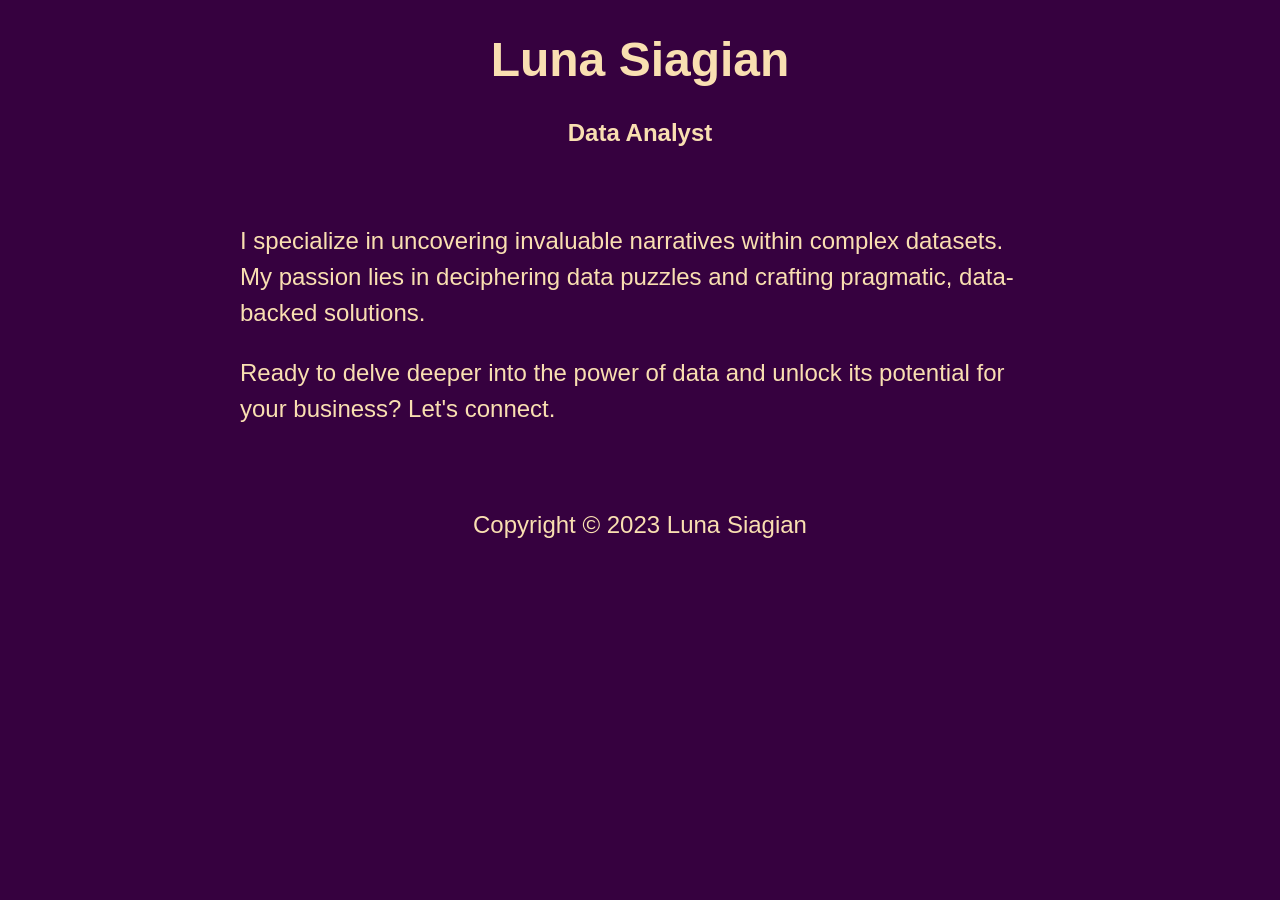
==== commit a1c154da: "Update portfolio website" ====
--- a/index.html
+++ b/index.html
@@ -1,386 +1,66 @@
 <!DOCTYPE html>
 <html lang="en">
 <head>
-<meta charset="UTF-8">
-<meta name="viewport" content="width=device-width, initial-scale=1.0">
-<title>Luna Talita Siagian</title>
-<meta name="description" content="Luna Talita Siagian — linguist, programmer, writer. I explore what things mean — through code, through fiction.">
-<meta name="theme-color" content="#F4F2EC">
-<link rel="preconnect" href="https://fonts.googleapis.com">
-<link rel="preconnect" href="https://fonts.gstatic.com" crossorigin>
-<link href="https://fonts.googleapis.com/css2?family=Archivo:wght@400;500;700;900&family=Oswald:wght@400;500;600;700&display=swap" rel="stylesheet">
-<link rel="stylesheet" href="assets/fx.css">
-<style>
-  :root{
-    --bone:#F4F2EC;
-    --paper2:#E9E5D8;
-    --ink:#111111;
-    --lime:#C6FF00;
-    --mag:#FF2E88;
-    --muted:#6b6a63;
-    --disp:'Oswald',system-ui,sans-serif;
-    --fx-cyan:#C6FF00;--fx-lime:#C6FF00;--fx-mag:#FF2E88;
-  }
-  *{margin:0;padding:0;box-sizing:border-box;}
-  html{-webkit-text-size-adjust:100%;}
-  body{
-    background:var(--bone);
-    font-family:var(--disp);
-    color:var(--ink);
-    min-height:100vh;
-    display:flex;
-    align-items:flex-start;
-    justify-content:center;
-    padding:12px;
-  }
-  .page{
-    width:100%;
-    max-width:720px;
-    background:var(--bone);
-    border:4px solid var(--ink);
-    border-radius:10px;
-    overflow:hidden;
-    box-shadow:8px 8px 0 var(--ink);
-  }
+  <meta charset="UTF-8">
+  <meta name="viewport" content="width=device-width, initial-scale=1.0">
+  <title>Luna Siagian | Data Analyst</title>
+  <style>
+    body {
+      background-color: #36013f;
+      color: #F9DFB1;
+      font-family: sans-serif;
+    }
 
-  /* device top bar */
-  .chrome{background:var(--ink);display:flex;align-items:center;gap:10px;padding:9px 14px;}
-  .dots{display:flex;gap:6px;}
-  .dots span{width:10px;height:10px;border-radius:50%;display:block;}
-  .urlbar{flex:1;background:#262626;border-radius:5px;text-align:center;color:var(--bone);font-size:11px;letter-spacing:3px;padding:5px 0;font-weight:500;}
+    h1 {
+      font-size: 3rem;
+      font-weight: bold;
+      text-align: center;
+    }
 
-  /* nav = top menu tabs */
-  nav{display:flex;align-items:center;gap:4px;padding:8px 10px;border-bottom:4px solid var(--ink);flex-wrap:wrap;}
-  nav a{font-size:12px;font-weight:700;letter-spacing:2px;color:var(--ink);text-decoration:none;text-transform:uppercase;
-    padding:8px 12px;position:relative;}
-  nav a:not(.contact)::after{content:"";position:absolute;left:12px;right:12px;bottom:4px;height:3px;background:var(--mag);transform:scaleX(0);transform-origin:left;transition:transform .16s;}
-  nav a:not(.contact):hover::after,nav a:not(.contact):focus-visible::after{transform:scaleX(1);}
-  nav a.contact{margin-left:auto;color:#fff;background:var(--mag);font-weight:700;border:3px solid var(--ink);box-shadow:3px 3px 0 var(--ink);}
-  nav a.contact:hover{transform:translate(-1px,-1px);box-shadow:4px 4px 0 var(--ink);}
+    p {
+      font-size: 1.5rem;
+      line-height: 1.5;
+    }
 
-  /* status header (P3R date strip) */
-  .almanac{display:flex;align-items:stretch;flex-wrap:wrap;background:var(--ink);color:var(--bone);
-    font-size:11px;letter-spacing:2px;text-transform:uppercase;}
-  .almanac .cell{display:flex;align-items:center;gap:7px;padding:8px 13px;border-right:1px solid rgba(244,242,236,.18);font-weight:500;}
-  .almanac .cell:last-child{border-right:none;margin-left:auto;}
-  .almanac .day{color:var(--lime);font-weight:700;}
-  .almanac .tod #tod{color:var(--mag);font-weight:700;}
-  .almanac .moon{color:var(--bone);}
-  .almanac .tod .play{display:inline-block;width:0;height:0;border-left:8px solid var(--mag);border-top:5px solid transparent;border-bottom:5px solid transparent;}
-  #clock{font-variant-numeric:tabular-nums;}
+    a {
+      color: #F9DFB1;
+      text-decoration: none;
+    }
 
-  /* hero / identity */
-  .hero{position:relative;margin:14px;border:4px solid var(--ink);border-radius:8px;overflow:hidden;background:var(--bone);box-shadow:5px 5px 0 var(--ink);}
-  .halftone{position:absolute;inset:0;background-image:radial-gradient(var(--ink) 1.3px,transparent 1.4px);background-size:11px 11px;opacity:0.10;pointer-events:none;}
-  .diag{position:absolute;top:-30%;right:-12%;width:48%;height:160%;background:var(--lime);transform:skewX(-12deg);pointer-events:none;}
-  .diag::after{content:"";position:absolute;inset:0;left:14px;background:var(--mag);transform:translateX(10px);opacity:.0;}
-  .hero-top{position:relative;display:flex;align-items:flex-start;justify-content:space-between;gap:8px;padding:12px 14px 0;flex-wrap:wrap;}
-  .sticker{display:inline-block;font-size:10px;font-weight:700;letter-spacing:1.5px;text-transform:uppercase;
-    background:var(--ink);color:var(--lime);padding:5px 11px;border:2px solid var(--ink);transform:rotate(-1.5deg);box-shadow:3px 3px 0 var(--mag);}
-  .est{font-size:10px;letter-spacing:2px;font-weight:600;color:var(--ink);text-transform:uppercase;padding-top:4px;}
-  .hero-body{position:relative;padding:10px 16px 26px;}
-  .bigname{font-family:'Archivo',sans-serif;font-weight:900;letter-spacing:-2px;line-height:0.82;
-    font-size:clamp(46px,14vw,86px);color:var(--ink);cursor:default;
-    text-shadow:4px 4px 0 var(--lime), 7px 7px 0 var(--mag);}
-  .bigname.go{animation:nameGlitch .45s ease-out 1;}
-  /* gentle glitch: RGB ghosts jitter in place (NO transform → box never collapses). */
-  @keyframes nameGlitch{
-    0%  {text-shadow:4px 4px 0 var(--lime), 7px 7px 0 var(--mag);}
-    15% {text-shadow:-4px 0 0 var(--mag), 4px 1px 0 var(--lime), 6px 6px 0 var(--mag);}
-    30% {text-shadow:4px -1px 0 var(--mag), -4px 1px 0 var(--lime);}
-    45% {text-shadow:-3px 0 0 var(--lime), 5px 0 0 var(--mag), 5px 5px 0 var(--lime);}
-    60% {text-shadow:3px 1px 0 var(--mag), -3px -1px 0 var(--lime);}
-    75% {text-shadow:-2px 0 0 var(--mag), 3px 0 0 var(--lime), 6px 6px 0 var(--mag);}
-    100%{text-shadow:4px 4px 0 var(--lime), 7px 7px 0 var(--mag);}
-  }
-  .thesis{position:relative;margin-top:18px;display:inline-block;max-width:60ch;background:var(--ink);color:var(--bone);
-    padding:9px 14px;border-radius:0 12px 12px 12px;font-size:clamp(13px,3.6vw,15px);line-height:1.45;font-weight:400;}
-  .seal{position:absolute;bottom:14px;right:14px;width:78px;height:78px;border-radius:50%;background:var(--lime);
-    border:3px solid var(--ink);display:flex;flex-direction:column;align-items:center;justify-content:center;
-    transform:rotate(-9deg);box-shadow:3px 3px 0 var(--ink);}
-  .seal .moon{font-size:16px;line-height:1;}
-  .seal .n{font-family:'Archivo',sans-serif;font-size:21px;font-weight:900;line-height:.9;}
-  .seal .e{font-size:7px;letter-spacing:1px;font-weight:700;}
+    .container {
+      width: 800px;
+      margin: 0 auto;
+    }
 
-  /* stats */
-  .stats{display:grid;grid-template-columns:1fr;gap:9px;padding:0 14px 6px;}
-  .stat{border:3px solid var(--ink);border-radius:6px;padding:9px 11px;background:var(--bone);box-shadow:3px 3px 0 var(--ink);}
-  .stat .row{display:flex;align-items:baseline;justify-content:space-between;margin-bottom:6px;}
-  .stat .lbl{font-size:10px;letter-spacing:1.5px;font-weight:700;text-transform:uppercase;}
-  .stat .val{font-size:9px;letter-spacing:1px;font-weight:700;color:var(--muted);}
-  .track{height:9px;border:2px solid var(--ink);border-radius:5px;background:#fff;overflow:hidden;}
-  .fill{height:100%;}
-  .fill.m{background:var(--mag);} .fill.l{background:var(--lime);} .fill.k{background:var(--ink);}
+    .header {
+      text-align: center;
+    }
 
-  /* channels header */
-  .sl-head{display:flex;align-items:center;gap:10px;padding:14px 16px 8px;}
-  .sl-head .b{background:var(--ink);color:var(--bone);font-size:11px;letter-spacing:3px;font-weight:700;padding:4px 12px;text-transform:uppercase;transform:skewX(-6deg);}
-  .sl-head .ln{flex:1;height:3px;background:var(--ink);}
+    .main {
+      padding: 2rem 0;
+    }
 
-  /* channels = P3R vertical menu list */
-  .links{display:flex;flex-direction:column;gap:10px;padding:0 14px 4px;}
-  .card{position:relative;display:flex;align-items:center;gap:13px;flex-wrap:wrap;text-decoration:none;
-    border:3px solid var(--ink);border-radius:7px;padding:12px 14px;background:var(--bone);outline:none;
-    box-shadow:4px 4px 0 var(--ink);transition:transform .12s ease,background .12s,box-shadow .12s;}
-  .card::before{content:"";position:absolute;left:0;top:0;bottom:0;width:0;background:var(--ac);transition:width .14s ease;}
-  .card:hover,.card.is-active{transform:translate(-2px,-2px);box-shadow:6px 6px 0 var(--ac);background:#fff;}
-  .card:hover::before,.card.is-active::before{width:6px;}
-  .card.sub{--ac:var(--mag);} .card.gh{--ac:var(--lime);} .card.ig{--ac:var(--ink);}
-  .ch-no{font-family:'Archivo',sans-serif;font-size:13px;font-weight:900;letter-spacing:1px;color:var(--ink);
-    background:var(--ac);border:2px solid var(--ink);padding:3px 7px;border-radius:4px;white-space:nowrap;}
-  .card.ig .ch-no{color:var(--bone);}
-  .card .icon .ic{width:26px;height:26px;display:block;}
-  .ch-main{display:flex;flex-direction:column;gap:2px;flex:1;min-width:120px;}
-  .ch-main .name{font-weight:700;font-size:15px;letter-spacing:2px;color:var(--ink);text-transform:uppercase;}
-  .ch-main .desc{font-size:11px;line-height:1.35;color:var(--muted);}
-  .signal{display:flex;align-items:flex-end;gap:2px;height:18px;}
-  .signal i{display:block;width:4px;background:var(--ac);border:1px solid var(--ink);}
-  .signal i:nth-child(1){height:7px;} .signal i:nth-child(2){height:10px;} .signal i:nth-child(3){height:13px;}
-  .signal i:nth-child(4){height:16px;} .signal i:nth-child(5){height:19px;}
-  .card.ig .signal i{background:var(--ink);}
-  .go{font-size:10px;letter-spacing:1px;padding:5px 11px;font-weight:700;text-transform:uppercase;color:#fff;background:var(--ink);border-radius:5px;white-space:nowrap;}
-  .card-cur{position:absolute;left:-4px;top:50%;transform:translate(-130%,-50%) scale(.6);color:var(--mag);font-size:18px;opacity:0;transition:transform .12s,opacity .12s;}
-  .card.is-active .card-cur{opacity:1;transform:translate(-130%,-50%) scale(1);}
+    .footer {
+      text-align: center;
+    }
+  </style>
+</head>
+<body>
+  <div class="container">
+    <header class="header">
+      <h1>Luna Siagian</h1>
+      <h2>Data Analyst</h2>
+    </header>
 
-  /* detail readout */
-  .readout{margin:11px 14px 0;border:3px solid var(--ink);border-radius:7px;background:var(--ink);color:var(--bone);
-    display:flex;align-items:center;gap:9px;padding:9px 13px;font-size:11px;letter-spacing:1px;flex-wrap:wrap;box-shadow:4px 4px 0 var(--lime);}
-  .readout .cur{color:var(--lime);font-weight:700;}
-  .readout .ro-ch{color:var(--lime);font-weight:700;letter-spacing:1px;}
-  .readout .ro-txt{font-weight:400;color:#d9d6cc;}
-  .readout .hint{margin-left:auto;font-size:9px;letter-spacing:2px;color:#85837b;font-weight:600;}
+    <main class="main">
+      <p>I specialize in uncovering invaluable narratives within complex datasets. My passion lies in deciphering data puzzles and crafting pragmatic, data-backed solutions.</p>
 
-  footer{display:flex;align-items:center;justify-content:space-between;gap:8px;background:var(--ink);margin-top:14px;
-    padding:10px 16px;flex-wrap:wrap;}
-  footer .left{color:var(--lime);font-size:9px;letter-spacing:3px;text-transform:uppercase;}
-  footer .right{color:var(--mag);font-size:9px;letter-spacing:3px;font-weight:700;text-transform:uppercase;}
+      <p>Ready to delve deeper into the power of data and unlock its potential for your business? <a href="#">Let's connect.</a></p>
+    </main>
 
-  /* glitch-burst on channel select */
-  .card.burst{animation:cardburst .26s steps(2,end) forwards;z-index:20;}
-  @keyframes cardburst{
-    0%{transform:translate(-2px,-2px);}
-    20%{transform:translate(4px,-2px) skewX(-4deg);box-shadow:7px 0 0 var(--lime),-7px 0 0 var(--mag);}
-    45%{transform:translate(-5px,2px) skewX(3deg);box-shadow:-8px 0 0 var(--lime),8px 0 0 var(--mag);clip-path:inset(14% 0 30% 0);}
-    70%{transform:translate(3px,-1px);box-shadow:6px 0 0 var(--mag),-6px 0 0 var(--lime);clip-path:inset(42% 0 8% 0);}
-    85%{filter:invert(1);clip-path:none;}
-    100%{transform:translate(0,0);}
-  }
-
-  @media (min-width:560px){
-    body{padding:20px 16px;}
-    .stats{grid-template-columns:repeat(3,1fr);}
-  }
-  @media (prefers-reduced-motion:reduce){
-    .card.burst{animation:none;}
-    .bigname.go{animation:none;}
-  }
-</style>
-</head>
-<body data-fx data-boot="full">
-  <main class="page">
-
-    <div class="chrome">
-      <div class="dots">
-        <span style="background:var(--mag)"></span>
-        <span style="background:var(--lime)"></span>
-        <span style="background:#fff"></span>
-      </div>
-      <div class="urlbar">&#128274; LUNASIAGIAN.GITHUB.IO</div>
-    </div>
-
-    <nav>
-      <a href="#">HOME</a>
-      <a href="writing/">WRITING</a>
-      <a href="#work">WORK</a>
-      <a href="#contact" class="contact">CONTACT</a>
-    </nav>
-
-    <div class="almanac">
-      <div class="cell day"><span id="weekday">&mdash;</span></div>
-      <div class="cell date"><span id="date">&mdash;</span></div>
-      <div class="cell tod"><span class="play"></span><span id="tod">&mdash;</span> &middot; <span id="clock">--:--</span></div>
-      <div class="cell moon"><span id="moonGlyph">&#9789;</span> <span id="moonName">&mdash;</span></div>
-    </div>
-
-    <section class="hero">
-      <div class="diag"></div>
-      <div class="halftone"></div>
-      <div class="hero-top">
-        <span class="sticker">LINGUIST / PROGRAMMER / WRITER</span>
-        <span class="est">EST. 2026 &#9733; JKT&mdash;YYZ</span>
-      </div>
-      <div class="hero-body">
-        <div class="bigname">LUNA<br>TALITA</div>
-        <div class="thesis">I explore what things mean &mdash; through code, through fiction.</div>
-      </div>
-      <div class="seal">
-        <span class="moon">&#9733;</span>
-        <span class="n">No.1</span>
-        <span class="e">EST 2026</span>
-      </div>
-    </section>
-
-    <div class="stats">
-      <div class="stat">
-        <div class="row"><span class="lbl">ELOQUENCE</span><span class="val">LV 9</span></div>
-        <div class="track"><div class="fill m" style="width:90%"></div></div>
-      </div>
-      <div class="stat">
-        <div class="row"><span class="lbl">LOGIC</span><span class="val">LV 8</span></div>
-        <div class="track"><div class="fill k" style="width:80%"></div></div>
-      </div>
-      <div class="stat">
-        <div class="row"><span class="lbl">IMAGINATION</span><span class="val">LV 10 &middot; MAX</span></div>
-        <div class="track"><div class="fill l" style="width:100%"></div></div>
-      </div>
-    </div>
-
-    <div class="sl-head">
-      <span class="b">CHANNELS</span>
-      <span class="ln"></span>
-    </div>
-
-    <div class="links" id="links">
-      <a class="card sub" href="https://lunasiagian.substack.com" target="_blank" rel="noopener"
-         data-ch="CH.01" data-name="SUBSTACK" data-desc="Essays, fiction &amp; analysis">
-        <span class="card-cur">&#9654;</span>
-        <span class="ch-no">CH.01</span>
-        <span class="icon"><svg class="ic" viewBox="0 0 24 24" fill="none" stroke="#111" stroke-width="2" stroke-linecap="round" stroke-linejoin="round"><path d="M3 5h18"/><path d="M3 10h18"/><path d="M3 15l9 5 9-5"/></svg></span>
-        <span class="ch-main"><span class="name">SUBSTACK</span><span class="desc">Essays, fiction &amp; analysis</span></span>
-        <span class="signal" aria-label="signal: full"><i></i><i></i><i></i><i></i><i></i></span>
-        <span class="go">READ &rarr;</span>
-      </a>
-
-      <a class="card gh" href="https://github.com/lunasiagian" target="_blank" rel="noopener"
-         data-ch="CH.02" data-name="GITHUB" data-desc="The lab workbook">
-        <span class="card-cur">&#9654;</span>
-        <span class="ch-no">CH.02</span>
-        <span class="icon"><svg class="ic" viewBox="0 0 24 24" fill="#111"><path d="M12 2C6.48 2 2 6.58 2 12.26c0 4.5 2.87 8.32 6.84 9.67.5.1.68-.22.68-.49 0-.24-.01-.87-.01-1.71-2.78.62-3.37-1.37-3.37-1.37-.45-1.18-1.11-1.49-1.11-1.49-.91-.64.07-.62.07-.62 1 .07 1.53 1.06 1.53 1.06.89 1.56 2.34 1.11 2.91.85.09-.66.35-1.11.63-1.37-2.22-.26-4.55-1.14-4.55-5.07 0-1.12.39-2.03 1.03-2.75-.1-.26-.45-1.3.1-2.71 0 0 .84-.28 2.75 1.05A9.4 9.4 0 0112 6.84c.85 0 1.71.12 2.51.34 1.91-1.33 2.75-1.05 2.75-1.05.55 1.41.2 2.45.1 2.71.64.72 1.03 1.63 1.03 2.75 0 3.94-2.34 4.81-4.57 5.06.36.32.68.95.68 1.92 0 1.39-.01 2.51-.01 2.85 0 .27.18.6.69.49A10.02 10.02 0 0022 12.26C22 6.58 17.52 2 12 2z"/></svg></span>
-        <span class="ch-main"><span class="name">GITHUB</span><span class="desc">The lab workbook</span></span>
-        <span class="signal" aria-label="signal: full"><i></i><i></i><i></i><i></i><i></i></span>
-        <span class="go">CODE &rarr;</span>
-      </a>
-
-      <a class="card ig" href="https://instagram.com/lunasiagian" target="_blank" rel="noopener"
-         data-ch="CH.03" data-name="INSTAGRAM" data-desc="The visual diary">
-        <span class="card-cur">&#9654;</span>
-        <span class="ch-no">CH.03</span>
-        <span class="icon"><svg class="ic" viewBox="0 0 24 24" fill="none" stroke="#111" stroke-width="2" stroke-linecap="round" stroke-linejoin="round"><rect x="3" y="3" width="18" height="18" rx="5"/><circle cx="12" cy="12" r="4"/><circle cx="17.5" cy="6.5" r="1" fill="#111" stroke="none"/></svg></span>
-        <span class="ch-main"><span class="name">INSTAGRAM</span><span class="desc">The visual diary</span></span>
-        <span class="signal" aria-label="signal: full"><i></i><i></i><i></i><i></i><i></i></span>
-        <span class="go">LOOK &rarr;</span>
-      </a>
-    </div>
-
-    <div class="readout" id="readout">
-      <span class="cur">&#9654;</span>
-      <span class="ro-ch" id="roCh">CH.01</span>
-      <span class="ro-txt" id="roTxt">SUBSTACK — Essays, fiction &amp; analysis</span>
-      <span class="hint">&#8593;&#8595; SELECT &middot; ENTER OPEN</span>
-    </div>
-
-    <footer>
-      <span class="left">&#9733; &copy;2026 LUNA TALITA SIAGIAN</span>
-      <span class="right">EST. JKT&mdash;YYZ</span>
+    <footer class="footer">
+      <p>Copyright &copy; 2023 Luna Siagian</p>
     </footer>
-
-  </main>
-
-<script src="assets/fx.js"></script>
-<script>
-(function(){
-  /* ---- live status header ---- */
-  var WD=["SUNDAY","MONDAY","TUESDAY","WEDNESDAY","THURSDAY","FRIDAY","SATURDAY"];
-  var MO=["JAN","FEB","MAR","APR","MAY","JUN","JUL","AUG","SEP","OCT","NOV","DEC"];
-  function tod(h){
-    if(h<6) return "LATE NIGHT";
-    if(h<9) return "EARLY MORNING";
-    if(h<12) return "MORNING";
-    if(h<14) return "MIDDAY";
-    if(h<17) return "AFTERNOON";
-    if(h<19) return "GOLDEN HOUR";
-    if(h<23) return "EVENING";
-    return "LATE NIGHT";
-  }
-  var PHASES=[
-    ["\u{1F311}","NEW MOON"],["\u{1F312}","WAXING CRESCENT"],["\u{1F313}","FIRST QUARTER"],
-    ["\u{1F314}","WAXING GIBBOUS"],["\u{1F315}","FULL MOON"],["\u{1F316}","WANING GIBBOUS"],
-    ["\u{1F317}","LAST QUARTER"],["\u{1F318}","WANING CRESCENT"]
-  ];
-  function moon(d){
-    var syn=29.53058867, ref=Date.UTC(2000,0,6,18,14);
-    var age=((((d.getTime()-ref)/86400000)%syn)+syn)%syn;
-    var i;
-    if(age<1.0||age>=28.53) i=0;
-    else if(age<6.38)  i=1;
-    else if(age<8.38)  i=2;
-    else if(age<13.77) i=3;
-    else if(age<15.77) i=4;
-    else if(age<21.15) i=5;
-    else if(age<23.15) i=6;
-    else               i=7;
-    return PHASES[i];
-  }
-  function tick(){
-    var d=new Date();
-    var hh=String(d.getHours()).padStart(2,"0"), mm=String(d.getMinutes()).padStart(2,"0");
-    set("weekday",WD[d.getDay()]);
-    set("date",MO[d.getMonth()]+" "+d.getDate());
-    set("tod",tod(d.getHours()));
-    set("clock",hh+":"+mm);
-    var m=moon(d); set("moonGlyph",m[0]); set("moonName",m[1]);
-  }
-  function set(id,t){var el=document.getElementById(id);if(el)el.textContent=t;}
-  tick(); setInterval(tick,15000);
-
-  /* ---- P3R menu cursor + keyboard navigation ---- */
-  var cards=[].slice.call(document.querySelectorAll("#links .card"));
-  var roCh=document.getElementById("roCh"), roTxt=document.getElementById("roTxt");
-  var idx=0;
-  function activate(i,focus){
-    idx=(i+cards.length)%cards.length;
-    cards.forEach(function(c,n){c.classList.toggle("is-active",n===idx);});
-    var c=cards[idx];
-    roCh.textContent=c.dataset.ch;
-    roTxt.innerHTML=c.dataset.name+" — "+c.dataset.desc;
-    if(focus) c.focus();
-  }
-  var reduce=window.matchMedia&&window.matchMedia("(prefers-reduced-motion:reduce)").matches;
-  function select(card){
-    var href=card.getAttribute("href");
-    if(reduce||card.dataset.bursting){window.open(href,"_blank","noopener");return;}
-    card.dataset.bursting="1";
-    card.classList.add("burst");
-    setTimeout(function(){window.open(href,"_blank","noopener");card.classList.remove("burst");delete card.dataset.bursting;},250);
-  }
-  cards.forEach(function(c,n){
-    c.addEventListener("mouseenter",function(){activate(n,false);});
-    c.addEventListener("focus",function(){activate(n,false);});
-    c.addEventListener("click",function(e){e.preventDefault();select(c);});
-  });
-  document.addEventListener("keydown",function(e){
-    if(e.key==="ArrowDown"||e.key==="ArrowRight"){activate(idx+1,true);e.preventDefault();}
-    else if(e.key==="ArrowUp"||e.key==="ArrowLeft"){activate(idx-1,true);e.preventDefault();}
-    else if(e.key==="Enter"&&document.activeElement&&document.activeElement.classList.contains("card")){
-      e.preventDefault();select(document.activeElement);
-    }
-  });
-  activate(0,false);
-
-  /* ---- LUNA TALITA one-shot glitch (no loop; plays once per hover-in) ---- */
-  var bn=document.querySelector(".bigname");
-  if(bn){
-    bn.addEventListener("mouseenter",function(){
-      if(reduce) return;
-      bn.classList.remove("go");
-      void bn.offsetWidth;           /* reflow so it can replay on a fresh hover */
-      bn.classList.add("go");
-      clearTimeout(bn._t);
-      bn._t=setTimeout(function(){bn.classList.remove("go");},700);  /* safety: never stay stuck */
-    });
-    bn.addEventListener("animationend",function(){ bn.classList.remove("go"); });
-  }
-})();
-</script>
+  </div>
 </body>
 </html>
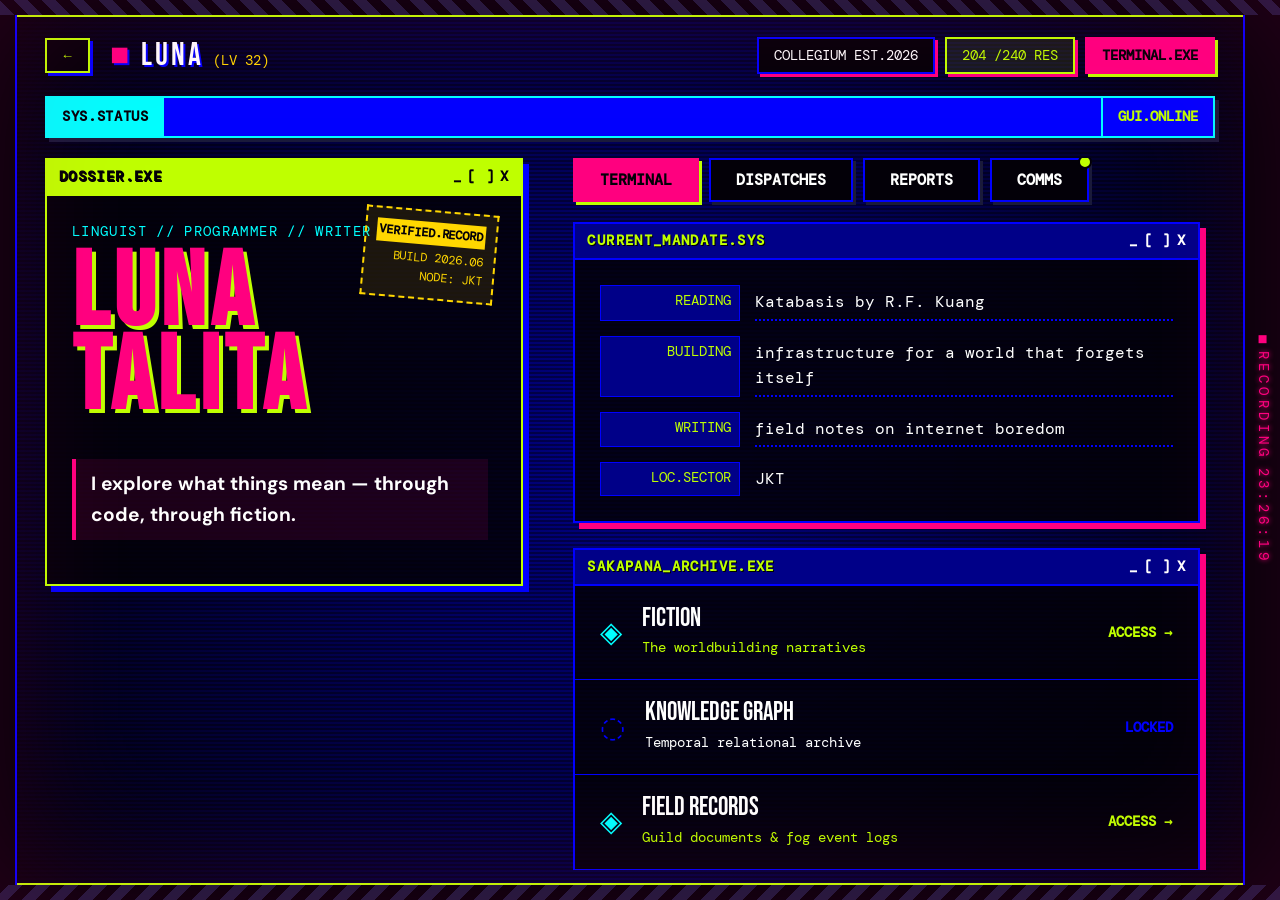
==== commit a08b5363: "Update portfolio to Sakapana version" ====
--- a/index.html
+++ b/index.html
@@ -1,66 +1,158 @@
 <!DOCTYPE html>
 <html lang="en">
 <head>
-  <meta charset="UTF-8">
-  <meta name="viewport" content="width=device-width, initial-scale=1.0">
-  <title>Luna Siagian | Data Analyst</title>
-  <style>
-    body {
-      background-color: #36013f;
-      color: #F9DFB1;
-      font-family: sans-serif;
-    }
+    <meta charset="UTF-8">
+    <meta name="viewport" content="width=device-width, initial-scale=1.0">
+    <title>Sakapana Terminal — LUNA</title>
+    <link rel="stylesheet" href="styles/global.css">
+    <link rel="preconnect" href="https://fonts.googleapis.com">
+    <link rel="preconnect" href="https://fonts.gstatic.com" crossorigin>
+    <link href="https://fonts.googleapis.com/css2?family=Bebas+Neue&family=DM+Mono&family=DM+Sans:ital,wght@0,400..700;1,400..700&display=swap" rel="stylesheet">
+</head>
+<body data-fog="none">
+    
+    <!-- Technical Frame Overlays -->
+    <div class="tech-frame frame-top"></div>
+    <div class="tech-frame frame-bottom"></div>
+    <div class="tech-frame frame-left"></div>
+    <div class="tech-frame frame-right">
+        <div class="hud-rec-edge"><span class="pip"></span> RECORDING <span id="clock">[time]</span></div>
+    </div>
 
-    h1 {
-      font-size: 3rem;
-      font-weight: bold;
-      text-align: center;
-    }
+    <div id="app-container">
+        
+        <!-- System Bar -->
+        <header class="sys-bar">
+            <div class="sys-left">
+                <button class="sys-btn back-btn" aria-label="Go Back">←</button>
+                <div class="sys-id"><span class="moth-glyph crimson">■</span> LUNA <span class="sys-lv">(LV <span id="age">27</span>)</span></div>
+            </div>
+            <div class="sys-right">
+                <div class="sys-pill est-badge">COLLEGIUM EST.2026</div>
+                <div class="sys-pill telemetry-res capsule-res"><span id="res-value">0</span>/240 RES</div>
+                <div class="sys-pill nav-active">TERMINAL.EXE</div>
+            </div>
+        </header>
 
-    p {
-      font-size: 1.5rem;
-      line-height: 1.5;
-    }
+        <!-- Civic Notice Bar -->
+        <div class="chrono-feed-wrapper">
+            <div class="chrono-label">SYS.STATUS</div>
+            <div class="ticker-viewport">
+                <div class="chrono-ticker" id="ticker">
+                    <span class="ticker-item" id="ticker-date"></span>
+                    <span class="ticker-item" id="ticker-moon"></span>
+                    <span class="ticker-item">WARD 1 // SEC.JKT // STABLE</span>
+                    <span class="ticker-item telemetry-sig">SIG.100</span>
+                </div>
+            </div>
+            <div class="chrono-edge">GUI.ONLINE</div>
+        </div>
 
-    a {
-      color: #F9DFB1;
-      text-decoration: none;
-    }
+        <main class="dashboard-grid page-transition">
+            
+            <div class="dash-left">
+                <!-- Identity Panel -->
+                <section class="panel identity-panel">
+                    <div class="panel-header">
+                        <span class="panel-title">DOSSIER.EXE</span>
+                        <div class="panel-controls"><span>_</span> <span>[ ]</span> <span>X</span></div>
+                    </div>
+                    <div class="panel-content">
+                        <div class="role-tags">LINGUIST // PROGRAMMER // WRITER</div>
+                        <h1 class="hero-name">LUNA<br>TALITA</h1>
+                        
+                        <div class="identity-stamp">
+                            <span class="stamp-title">VERIFIED.RECORD</span>
+                            BUILD 2026.06<br>NODE: JKT
+                        </div>
+                        
+                        <p class="tagline">I explore what things mean — through code, through fiction.</p>
+                    </div>
+                </section>
+            </div>
 
-    .container {
-      width: 800px;
-      margin: 0 auto;
-    }
+            <div class="dash-right">
+                <!-- Top Nav Pills -->
+                <nav class="pill-nav">
+                    <a href="index.html" class="nav-pill active">TERMINAL</a>
+                    <a href="writing.html" class="nav-pill">DISPATCHES</a>
+                    <a href="work.html" class="nav-pill">REPORTS</a>
+                    <a href="contact.html" class="nav-pill">COMMS <span class="notification-dot"></span></a>
+                </nav>
 
-    .header {
-      text-align: center;
-    }
+                <!-- Currently Panel (Moved from left) -->
+                <section class="panel currently-panel">
+                    <div class="panel-header">
+                        <span class="panel-title">CURRENT_MANDATE.SYS</span>
+                        <div class="panel-controls"><span>_</span> <span>[ ]</span> <span>X</span></div>
+                    </div>
+                    <div class="panel-content currently-grid">
+                        <div class="curr-label">READING</div>
+                        <div class="curr-val">Katabasis by R.F. Kuang</div>
+                        
+                        <div class="curr-label">BUILDING</div>
+                        <div class="curr-val">infrastructure for a world that forgets itself</div>
+                        
+                        <div class="curr-label">WRITING</div>
+                        <div class="curr-val">field notes on internet boredom</div>
+                        
+                        <div class="curr-label">LOC.SECTOR</div>
+                        <div class="curr-val" style="border-bottom:none;">JKT</div>
+                    </div>
+                </section>
 
-    .main {
-      padding: 2rem 0;
-    }
+                <section class="panel" id="sakapana-archive">
+                    <div class="panel-header">
+                        <span class="panel-title">SAKAPANA_ARCHIVE.EXE</span>
+                        <div class="panel-controls"><span>_</span> <span>[ ]</span> <span>X</span></div>
+                    </div>
+                    <div class="panel-content" style="padding:0;">
+                        <div class="archive-entries">
 
-    .footer {
-      text-align: center;
-    }
-  </style>
-</head>
-<body>
-  <div class="container">
-    <header class="header">
-      <h1>Luna Siagian</h1>
-      <h2>Data Analyst</h2>
-    </header>
+                            <a class="archive-row" href="./sakapana/fiction/">
+                            <div class="archive-sigil">◈</div>
+                            <div class="archive-info">
+                                <div class="archive-name">FICTION</div>
+                                <div class="archive-desc">The worldbuilding narratives</div>
+                            </div>
+                            <div class="archive-status active">ACCESS →</div>
+                            </a>
 
-    <main class="main">
-      <p>I specialize in uncovering invaluable narratives within complex datasets. My passion lies in deciphering data puzzles and crafting pragmatic, data-backed solutions.</p>
+                            <div class="archive-row locked">
+                            <div class="archive-sigil">◌</div>
+                            <div class="archive-info">
+                                <div class="archive-name">KNOWLEDGE GRAPH</div>
+                                <div class="archive-desc">Temporal relational archive</div>
+                            </div>
+                            <div class="archive-status pending">LOCKED</div>
+                            </div>
 
-      <p>Ready to delve deeper into the power of data and unlock its potential for your business? <a href="#">Let's connect.</a></p>
-    </main>
+                            <a class="archive-row" href="./sakapana/field-records/">
+                            <div class="archive-sigil">◈</div>
+                            <div class="archive-info">
+                                <div class="archive-name">FIELD RECORDS</div>
+                                <div class="archive-desc">Guild documents &amp; fog event logs</div>
+                            </div>
+                            <div class="archive-status active">ACCESS →</div>
+                            </a>
 
-    <footer class="footer">
-      <p>Copyright &copy; 2023 Luna Siagian</p>
-    </footer>
-  </div>
+                            <div class="archive-row locked">
+                            <div class="archive-sigil">◌</div>
+                            <div class="archive-info">
+                                <div class="archive-name">CARTOGRAPHER'S LOG</div>
+                                <div class="archive-desc">Lyra's incomplete maps</div>
+                            </div>
+                            <div class="archive-status pending">LOCKED</div>
+                            </div>
+
+                        </div>
+                    </div>
+                </section>
+            </div>
+            
+        </main>
+    </div>
+    
+    <script src="scripts/fx.js"></script>
 </body>
 </html>
--- a/styles/global.css
+++ b/styles/global.css
@@ -0,0 +1,1018 @@
+:root {
+    --void: #030008;
+    --royal: #0000FF;
+    --royal-dim: #000088;
+    --acid: #BFFF00;
+    --hot: #FF007F;
+    --hot-dim: #880044;
+    --cyber: #FFD700;
+    --cyan: #00FFFF;
+    --grid: #1A1A3A;
+    --white: #FFFFFF;
+    --black: #000000;
+
+    --font-display: 'Bebas Neue', sans-serif;
+    --font-body: 'DM Sans', sans-serif;
+    --font-meta: 'DM Mono', monospace;
+
+    --veil-edge-opacity: 0;
+}
+
+body[data-fog='minor'] { --veil-edge-opacity: 0.15; }
+body[data-fog='moderate'] { --veil-edge-opacity: 0.4; }
+body[data-fog='major'] { --veil-edge-opacity: 0.8; }
+
+body {
+    background-color: var(--void);
+    color: var(--white);
+    font-family: var(--font-body);
+    margin: 0;
+    padding: 0;
+    line-height: 1.6;
+    height: 100vh;
+    overflow: hidden; /* LOCK LAYOUT */
+    background-image: 
+        repeating-linear-gradient(0deg, transparent, transparent 2px, rgba(0, 0, 0, 0.4) 2px, rgba(0, 0, 0, 0.4) 4px),
+        radial-gradient(circle at 50% 50%, var(--royal-dim) 0%, var(--void) 100%);
+    background-size: 100% 4px, 100% 100%;
+}
+
+/* Custom Webkit Scrollbar */
+::-webkit-scrollbar {
+    width: 12px;
+    background: var(--void);
+    border-left: 2px solid var(--royal);
+}
+::-webkit-scrollbar-thumb {
+    background: var(--hot);
+    border: 2px solid var(--void);
+}
+::-webkit-scrollbar-thumb:hover {
+    background: var(--acid);
+}
+
+/* Veil Edge Bleed Effect (Anime/Y2K intensity) */
+body::after {
+    content: '';
+    position: fixed;
+    top: 0; left: 0; right: 0; bottom: 0;
+    box-shadow: inset 0 0 150px rgba(255, 0, 127, var(--veil-edge-opacity));
+    pointer-events: none;
+    z-index: 999;
+    transition: box-shadow 0.5s ease;
+}
+
+h1, h2, h3, h4 {
+    font-family: var(--font-display);
+    color: var(--white);
+    letter-spacing: 0.05em;
+    margin: 0 0 0.5em 0;
+}
+
+a {
+    color: var(--acid);
+    text-decoration: none;
+    transition: all 0.1s ease;
+}
+a:hover { color: var(--hot); }
+
+/* Retrofuturist Technical Framing */
+.tech-frame {
+    position: fixed;
+    pointer-events: none;
+    z-index: 10;
+}
+.frame-top {
+    top: 0; left: 0; right: 0; height: 15px;
+    background: repeating-linear-gradient(45deg, var(--grid), var(--grid) 10px, var(--void) 10px, var(--void) 20px);
+    border-bottom: 2px solid var(--acid);
+}
+.frame-bottom {
+    bottom: 0; left: 0; right: 0; height: 15px;
+    background: repeating-linear-gradient(-45deg, var(--grid), var(--grid) 10px, var(--void) 10px, var(--void) 20px);
+    border-top: 2px solid var(--acid);
+}
+.frame-left {
+    top: 15px; bottom: 15px; left: 0; width: 15px;
+    border-right: 2px solid var(--royal);
+    background: var(--void);
+}
+.frame-right {
+    top: 15px; bottom: 15px; right: 0; width: 35px; /* Thicker for recording text */
+    border-left: 2px solid var(--royal);
+    background: var(--void);
+    display: flex;
+    justify-content: center;
+    align-items: center;
+}
+
+.hud-rec-edge {
+    transform: rotate(90deg);
+    font-family: var(--font-meta);
+    color: var(--hot);
+    font-size: 0.85rem;
+    letter-spacing: 0.3em;
+    white-space: nowrap;
+    text-shadow: 0 0 5px var(--hot);
+    display: flex;
+    align-items: center;
+    gap: 8px;
+}
+.pip {
+    display: inline-block;
+    width: 8px; height: 8px;
+    background-color: var(--hot);
+    animation: pulse 1s infinite steps(2);
+}
+@keyframes pulse { 0%, 100% { opacity: 1; } 50% { opacity: 0; } }
+
+/* App Container */
+#app-container {
+    padding: 30px 65px 30px 45px; /* Offset for frames */
+    height: 100vh;
+    box-sizing: border-box;
+    display: flex;
+    flex-direction: column;
+    max-width: 1600px;
+    margin: 0 auto;
+}
+
+/* System Bar */
+.sys-bar {
+    display: flex;
+    justify-content: space-between;
+    margin-bottom: 15px;
+}
+.sys-left, .sys-right {
+    display: flex;
+    align-items: center;
+    gap: 10px;
+}
+.sys-btn {
+    background: var(--void);
+    border: 2px solid var(--acid);
+    box-shadow: 3px 3px 0 var(--royal);
+    color: var(--acid);
+    width: 45px; height: 35px;
+    cursor: pointer;
+    font-weight: bold;
+    display: flex; align-items: center; justify-content: center;
+    transition: all 0.1s;
+}
+.sys-btn:hover { background: var(--acid); color: var(--void); transform: translate(2px, 2px); box-shadow: 1px 1px 0 var(--royal); }
+.sys-id {
+    font-family: var(--font-display);
+    font-size: 2rem;
+    letter-spacing: 0.1em;
+    color: var(--white);
+    text-shadow: 2px 2px 0 var(--royal);
+    margin-left: 10px;
+}
+.sys-lv { font-family: var(--font-meta); font-size: 0.9rem; color: var(--cyber); letter-spacing: normal; text-shadow: none; }
+
+.sys-pill {
+    background: var(--void);
+    border: 2px solid var(--royal);
+    padding: 6px 15px;
+    font-family: var(--font-meta);
+    font-size: 0.85rem;
+    color: var(--white);
+    display: flex;
+    align-items: center;
+    gap: 8px;
+    box-shadow: 3px 3px 0 var(--hot);
+}
+.nav-active {
+    background: var(--hot);
+    color: var(--void);
+    border-color: var(--hot);
+    font-weight: bold;
+    box-shadow: 3px 3px 0 var(--acid);
+}
+
+/* Civic Notice Bar (Chrono Feed) - High Contrast Data Track */
+.chrono-feed-wrapper {
+    display: flex;
+    align-items: center;
+    background: var(--royal);
+    border: 2px solid var(--cyan);
+    margin-bottom: 20px;
+    font-family: var(--font-meta);
+    font-size: 0.85rem;
+    color: var(--white);
+    box-shadow: 4px 4px 0 var(--grid);
+    position: relative;
+    overflow: hidden;
+}
+.chrono-label {
+    background: var(--cyan);
+    color: var(--void);
+    padding: 8px 15px;
+    font-weight: bold;
+    letter-spacing: 0.05em;
+    position: relative;
+    z-index: 10;
+}
+.ticker-viewport {
+    flex: 1;
+    overflow: hidden;
+    white-space: nowrap;
+    position: relative;
+}
+.chrono-ticker {
+    display: inline-block;
+    padding-left: 100%;
+    animation: marquee 15s linear infinite;
+    padding-top: 8px;
+    padding-bottom: 8px;
+}
+@keyframes marquee {
+    0% { transform: translateX(0); }
+    100% { transform: translateX(-100%); }
+}
+.ticker-item { 
+    display: inline-block;
+    border-right: 1px solid var(--cyan); 
+    padding-right: 25px; 
+    margin-right: 25px; 
+}
+.chrono-edge {
+    background: var(--royal);
+    text-align: right;
+    color: var(--acid);
+    font-weight: bold;
+    padding: 8px 15px;
+    border-left: 2px solid var(--cyan);
+    position: relative;
+    z-index: 10;
+}
+
+/* Dashboard Grid */
+.dashboard-grid {
+    display: grid;
+    grid-template-columns: 1fr 1.3fr;
+    gap: 35px;
+    flex: 1;
+    overflow-y: hidden; /* Lock the main grid */
+    min-height: 0;
+}
+.dash-left, .dash-right {
+    display: flex;
+    flex-direction: column;
+    height: 100%;
+    min-height: 0;
+}
+.dash-left { overflow-y: auto; padding-right: 15px; padding-bottom: 20px;}
+.dash-right { overflow-y: auto; padding-right: 15px; padding-bottom: 20px; }
+
+/* Retro-OS Panels */
+.panel {
+    background: rgba(3, 0, 8, 0.85); /* Slightly transparent void */
+    border: 2px solid var(--royal);
+    box-shadow: 6px 6px 0 var(--hot);
+    display: flex;
+    flex-direction: column;
+    position: relative;
+    margin-bottom: 25px;
+}
+.panel-header {
+    font-family: var(--font-meta);
+    font-size: 0.85rem;
+    color: var(--white);
+    padding: 6px 12px;
+    border-bottom: 2px solid var(--royal);
+    letter-spacing: 0.1em;
+    display: flex;
+    justify-content: space-between;
+    align-items: center;
+    background: var(--royal-dim);
+}
+.panel-title { font-weight: bold; color: var(--acid); text-shadow: 1px 1px 0 var(--black); }
+.panel-controls { display: flex; gap: 5px; color: var(--white); font-weight: bold; }
+.panel-content {
+    padding: 25px;
+    flex: 1;
+    overflow-y: auto; /* Allow internal scrolling for panel content */
+}
+
+/* Identity Panel */
+.identity-panel {
+    border-color: var(--acid);
+    box-shadow: 6px 6px 0 var(--royal);
+}
+.identity-panel .panel-header { background: var(--acid); border-color: var(--acid); }
+.identity-panel .panel-title { color: var(--void); }
+.identity-panel .panel-controls { color: var(--void); }
+
+.role-tags {
+    font-family: var(--font-meta);
+    font-size: 0.85rem;
+    color: var(--cyan);
+    margin-bottom: 10px;
+    letter-spacing: 0.1em;
+}
+.hero-name {
+    font-size: 6.5rem;
+    line-height: 0.8;
+    margin-bottom: 25px;
+    color: var(--hot);
+    text-shadow: 4px 4px 0 var(--acid);
+}
+.identity-stamp {
+    position: absolute;
+    right: 25px;
+    top: 50px;
+    font-family: var(--font-meta);
+    color: var(--cyber);
+    font-size: 0.75rem;
+    text-align: right;
+    border: 2px dashed var(--cyber);
+    padding: 10px;
+    background: rgba(255, 215, 0, 0.1);
+    transform: rotate(5deg);
+}
+.stamp-title { color: var(--white); display: block; margin-bottom: 4px; font-weight: bold; background: var(--cyber); color: var(--void); padding: 2px; }
+
+.tagline {
+    font-size: 1.2rem;
+    color: var(--white);
+    border-left: 4px solid var(--hot);
+    padding-left: 15px;
+    margin-top: 40px;
+    max-width: 90%;
+    font-weight: bold;
+    background: rgba(255, 0, 127, 0.1);
+    padding: 10px 15px;
+}
+
+/* Currently Panel */
+.currently-grid {
+    display: grid;
+    grid-template-columns: 140px 1fr;
+    gap: 15px;
+    font-family: var(--font-meta);
+}
+.curr-label {
+    font-size: 0.85rem;
+    color: var(--acid);
+    background: var(--royal-dim);
+    padding: 4px 8px;
+    border: 1px solid var(--royal);
+    text-align: right;
+}
+.curr-val {
+    color: var(--white);
+    padding: 4px 0;
+    border-bottom: 2px dotted var(--royal);
+}
+
+/* Advanced Nav Tabs - Acid Style */
+.pill-nav {
+    display: flex;
+    gap: 10px;
+    margin-bottom: 20px;
+}
+.nav-pill {
+    background: var(--void);
+    border: 2px solid var(--royal);
+    box-shadow: 3px 3px 0 var(--grid);
+    color: var(--white);
+    padding: 8px 25px;
+    font-family: var(--font-meta);
+    font-size: 0.95rem;
+    font-weight: bold;
+    transition: all 0.1s;
+    position: relative;
+}
+.nav-pill:hover, .nav-pill:focus-visible {
+    background: var(--royal-dim);
+    transform: translate(2px, 2px);
+    box-shadow: 1px 1px 0 var(--grid);
+}
+.nav-pill.active {
+    background: var(--hot);
+    color: var(--void);
+    border-color: var(--hot);
+    box-shadow: 3px 3px 0 var(--acid);
+}
+.notification-dot {
+    position: absolute;
+    top: -5px; right: -5px;
+    width: 10px; height: 10px;
+    background: var(--acid);
+    border: 2px solid var(--void);
+    border-radius: 50%;
+}
+
+/* Feed Registry Panel */
+.registry-panel {
+    flex: 1; /* Take up remaining height */
+    overflow: hidden; /* Hide overflow so content can scroll */
+}
+.registry-title {
+    font-size: 2.5rem;
+    color: var(--white);
+    margin-bottom: 20px;
+    text-shadow: 2px 2px 0 var(--royal);
+    background: var(--royal-dim);
+    display: inline-block;
+    padding: 0 10px;
+    border: 2px solid var(--royal);
+}
+.registry-list {
+    list-style: none; padding: 0; margin: 0;
+    display: flex; flex-direction: column; gap: 15px;
+}
+.registry-card {
+    border: 2px solid var(--royal);
+    background: var(--void);
+    box-shadow: 4px 4px 0 var(--grid);
+    transition: all 0.1s;
+}
+.registry-card:focus-within, .registry-card:hover:not(.locked) {
+    border-color: var(--acid);
+    background: var(--royal-dim);
+    transform: translate(-2px, -2px);
+    box-shadow: 6px 6px 0 var(--hot);
+}
+.card-link {
+    display: flex;
+    align-items: center;
+    padding: 15px;
+    gap: 20px;
+    color: inherit;
+}
+.card-icon {
+    width: 40px; height: 40px;
+    border: 2px solid var(--white);
+    display: flex; align-items: center; justify-content: center;
+    background: var(--royal);
+    font-size: 1.5rem;
+}
+.registry-card:hover:not(.locked) .card-icon {
+    background: var(--acid);
+    border-color: var(--void);
+}
+.card-info { flex: 1; }
+.card-info h3 { margin: 0; font-size: 1.3rem; color: var(--white); text-transform: uppercase; }
+.registry-card:hover:not(.locked) .card-info h3 { color: var(--acid); text-shadow: 1px 1px 0 var(--black); }
+.card-info p { margin: 0; font-family: var(--font-meta); font-size: 0.85rem; color: var(--cyan); }
+
+.card-action {
+    display: flex;
+    align-items: center;
+    gap: 15px;
+}
+.signal-bars {
+    display: flex; gap: 3px; align-items: flex-end; height: 16px;
+}
+.signal-bars span {
+    width: 5px; background: var(--royal);
+}
+.signal-bars span:nth-child(1) { height: 40%; }
+.signal-bars span:nth-child(2) { height: 60%; }
+.signal-bars span:nth-child(3) { height: 80%; }
+.signal-bars span:nth-child(4) { height: 100%; }
+.signal-bars.dim span { background: var(--grid); }
+.registry-card:hover:not(.locked) .signal-bars span { background: var(--hot); }
+
+.action-btn {
+    background: var(--void);
+    color: var(--acid);
+    border: 2px solid var(--acid);
+    font-family: var(--font-display);
+    font-size: 1.2rem;
+    padding: 4px 15px;
+    transition: all 0.1s;
+}
+.registry-card:hover:not(.locked) .action-btn {
+    background: var(--acid);
+    color: var(--void);
+}
+
+.registry-card.locked { opacity: 0.5; filter: grayscale(100%); }
+.registry-card.locked .card-link { cursor: not-allowed; }
+
+.panel-footer {
+    display: flex;
+    justify-content: space-between;
+    padding: 8px 15px;
+    border-top: 2px solid var(--royal);
+    font-family: var(--font-meta);
+    font-size: 0.85rem;
+    color: var(--cyan);
+    background: var(--royal-dim);
+}
+.footer-status { font-weight: bold; }
+
+/* Subpages Overrides */
+.subpage-container {
+    padding: 0;
+}
+
+/* Moth Glyphs */
+.moth-glyph.grey { color: var(--grid); }
+.moth-glyph.amber { color: var(--cyber); }
+.moth-glyph.crimson { color: var(--hot); }
+.moth-glyph.azure { color: var(--cyan); }
+.moth-glyph.iridescent { color: var(--acid); }
+
+/* Fog Engine additions */
+body[data-fog='minor'] .capsule-res { color: var(--acid); border-color: var(--acid); background: rgba(191, 255, 0, 0.1);}
+body[data-fog='moderate'] .capsule-res { color: var(--cyber); border-color: var(--cyber); background: rgba(255, 215, 0, 0.1);}
+body[data-fog='major'] .capsule-res { color: var(--hot); border-color: var(--hot); background: rgba(255, 0, 127, 0.1);}
+
+.fog-uncertain-active {
+    border-bottom: 2px dashed var(--hot);
+    position: relative;
+    cursor: help;
+    color: var(--hot);
+    font-weight: bold;
+}
+
+.fog-uncertain-active::after {
+    content: attr(data-conf);
+    position: absolute;
+    bottom: 100%;
+    left: 50%;
+    transform: translateX(-50%);
+    background: var(--void);
+    border: 2px solid var(--hot);
+    box-shadow: 3px 3px 0 var(--acid);
+    color: var(--white);
+    font-family: var(--font-meta);
+    font-size: 0.85rem;
+    padding: 4px 8px;
+    opacity: 0;
+    transition: opacity 0.1s;
+    pointer-events: none;
+    white-space: nowrap;
+}
+
+.fog-uncertain-active:hover::after { opacity: 1; }
+
+@media (max-width: 1000px) {
+    .dashboard-grid { grid-template-columns: 1fr; overflow-y: auto; }
+    body { overflow-y: auto; height: auto;}
+    #app-container { height: auto; padding: 40px 20px;}
+    .tech-frame { display: none; }
+}
+
+.page-transition { animation: wipeIn 0.2s steps(4) forwards; }
+body[data-fog='major'] .page-transition { animation-duration: 0.5s; }
+@keyframes wipeIn { 0% { opacity: 0; transform: scale(0.98); } 100% { opacity: 1; transform: scale(1); } }
+
+/* Ledger Feed (Directory) */
+.ledger-header {
+    display: grid;
+    grid-template-columns: 120px 80px 1fr 100px;
+    gap: 15px;
+    padding: 8px 15px;
+    background: var(--royal-dim);
+    font-family: var(--font-meta);
+    font-size: 0.8rem;
+    color: var(--cyan);
+    border: 2px solid var(--royal);
+    border-bottom: none;
+    font-weight: bold;
+}
+.ledger-feed {
+    display: flex;
+    flex-direction: column;
+    border: 2px solid var(--royal);
+    background: var(--void);
+}
+.ledger-row {
+    display: grid;
+    grid-template-columns: 120px 80px 1fr 100px;
+    gap: 15px;
+    padding: 12px 15px;
+    border-bottom: 1px solid var(--royal-dim);
+    color: var(--white);
+    text-decoration: none;
+    transition: all 0.1s;
+    align-items: center;
+}
+.ledger-row:last-child { border-bottom: none; }
+.ledger-row:hover, .ledger-row:focus-within {
+    background: var(--royal-dim);
+    color: var(--acid);
+}
+.ledger-col {
+    font-family: var(--font-meta);
+    font-size: 0.85rem;
+    color: var(--cyan);
+}
+.ledger-row:hover .ledger-col { color: var(--white); }
+.ledger-title {
+    font-family: var(--font-display);
+    font-size: 1.5rem;
+    letter-spacing: 0.05em;
+    color: inherit;
+    margin: 0;
+}
+.ledger-status {
+    text-align: right;
+    font-weight: bold;
+    color: var(--acid);
+    font-family: var(--font-meta);
+    font-size: 0.85rem;
+}
+.ledger-row:hover .ledger-status { color: var(--hot); }
+
+/* Document Viewer (Long-form Reading Mode) */
+.document-viewer {
+    background: #09090E; /* Extremely dark, matte grey for eye relief */
+    padding: 40px 20px;
+    border: 2px solid var(--grid);
+    box-shadow: inset 0 0 50px rgba(0,0,0,0.8);
+    overflow-y: auto; /* Fix scrolling */
+    flex: 1;
+    width: 100%;
+}
+.doc-header {
+    border-bottom: 2px solid var(--royal-dim);
+    padding-bottom: 20px;
+    margin: 0 auto 40px auto; /* Centered */
+    max-width: 680px;
+}
+.doc-title {
+    font-size: 4rem;
+    color: var(--white);
+    margin-bottom: 10px;
+    line-height: 0.9;
+}
+.doc-meta {
+    font-family: var(--font-meta);
+    color: var(--cyan);
+    font-size: 0.9rem;
+    display: flex;
+    gap: 20px;
+}
+.doc-body {
+    max-width: 680px;
+    margin: 0 auto; /* Centered */
+    font-family: var(--font-body);
+    font-size: 1.15rem;
+    line-height: 1.8;
+    color: #D8D4EC; /* Soft off-white */
+}
+.doc-body p { margin-bottom: 1.5em; }
+.doc-body a { color: var(--acid); border-bottom: 1px solid var(--acid); padding-bottom: 1px; }
+.doc-body a:hover { color: var(--hot); border-color: var(--hot); background: rgba(255, 0, 127, 0.1); }
+
+/* COMMS Page (Uplink) */
+.comms-container {
+    padding: 20px 30px;
+}
+.comms-header-status {
+    font-family: var(--font-meta);
+    font-size: 0.85rem;
+    color: var(--cyan);
+    margin-bottom: 30px;
+    padding-bottom: 15px;
+    border-bottom: 1px dashed var(--royal);
+    display: flex;
+    gap: 15px;
+    align-items: center;
+}
+.comms-list {
+    display: flex;
+    flex-direction: column;
+    gap: 15px;
+}
+.comms-row {
+    display: flex;
+    align-items: center;
+    border: 2px solid var(--royal);
+    background: var(--void);
+    padding: 15px 25px;
+    text-decoration: none;
+    transition: all 0.1s;
+}
+.comms-row:hover, .comms-row:focus-within {
+    border-color: var(--cyber);
+    background: var(--royal-dim);
+    transform: translate(-2px, -2px);
+    box-shadow: 6px 6px 0 var(--cyber);
+}
+.comms-left {
+    display: flex;
+    align-items: center;
+    gap: 15px;
+    font-family: var(--font-meta);
+    font-size: 0.85rem;
+    color: var(--cyber);
+    min-width: 120px;
+}
+.comms-middle {
+    flex: 1;
+    margin-left: 20px;
+}
+.comms-middle h3 {
+    font-family: var(--font-display);
+    font-size: 1.8rem;
+    color: var(--white);
+    margin: 0 0 5px 0;
+    line-height: 1;
+}
+.comms-middle p {
+    font-family: var(--font-meta);
+    font-size: 0.9rem;
+    color: var(--cyan);
+    margin: 0;
+}
+.transmit-btn {
+    background: var(--void);
+    color: var(--cyber);
+    border: 2px solid var(--cyber);
+    font-family: var(--font-display);
+    font-size: 1.2rem;
+    padding: 6px 20px;
+    transition: all 0.1s;
+}
+.comms-row:hover .transmit-btn {
+    background: var(--cyber);
+    color: var(--void);
+}
+.comms-linkedin {
+    text-align: right;
+    margin-top: 15px;
+}
+.comms-linkedin a {
+    font-family: var(--font-meta);
+    font-size: 0.85rem;
+    color: var(--dust);
+    text-decoration: underline;
+}
+.comms-linkedin a:hover {
+    color: var(--cyan);
+}
+
+/* Report Index (Work) */
+.report-card {
+    display: flex;
+    flex-direction: column;
+    border: 2px solid var(--royal);
+    background: var(--void);
+    padding: 15px 25px;
+    margin-bottom: 15px;
+    text-decoration: none;
+    transition: all 0.1s;
+}
+.report-card:hover, .report-card:focus-within {
+    border-color: var(--amber);
+    background: var(--royal-dim);
+    transform: translate(-2px, -2px);
+    box-shadow: 6px 6px 0 var(--amber);
+}
+.report-card-top {
+    display: flex;
+    justify-content: space-between;
+    align-items: center;
+    border-bottom: 1px dashed var(--royal);
+    padding-bottom: 10px;
+    margin-bottom: 15px;
+    font-family: var(--font-meta);
+    font-size: 0.85rem;
+    color: var(--cyan);
+}
+.report-tag {
+    background: var(--amber);
+    color: var(--void);
+    padding: 2px 8px;
+    font-weight: bold;
+}
+.report-card-middle {
+    display: flex;
+    justify-content: space-between;
+    align-items: center;
+}
+.report-card-info h3 {
+    font-family: var(--font-display);
+    font-size: 1.8rem;
+    color: var(--white);
+    margin: 0 0 5px 0;
+    line-height: 1;
+}
+.report-card-info p {
+    font-family: var(--font-meta);
+    font-size: 0.95rem;
+    color: var(--dust);
+    margin: 0;
+}
+.report-card-action .transmit-btn {
+    border-color: var(--amber);
+    color: var(--amber);
+}
+.report-card:hover .report-card-action .transmit-btn {
+    background: var(--amber);
+    color: var(--void);
+}
+
+/* Individual Report Document (Documentation Format) */
+.report-document {
+    background: #0B0B0E; /* Deep, neutral charcoal to eliminate glare */
+    border: 2px solid var(--grid);
+    overflow-y: auto;
+    flex: 1;
+    width: 100%;
+    display: flex;
+    flex-direction: row;
+}
+.report-sidebar {
+    width: 280px;
+    border-right: 1px solid var(--royal-dim);
+    padding: 40px 30px;
+    background: var(--void);
+    flex-shrink: 0;
+}
+.report-toc {
+    position: sticky;
+    top: 0;
+}
+.report-toc h3 {
+    font-family: var(--font-meta);
+    color: var(--dust);
+    font-size: 0.85rem;
+    margin-bottom: 15px;
+    border-bottom: 1px solid var(--royal-dim);
+    padding-bottom: 5px;
+}
+.report-toc ul {
+    list-style: none;
+    padding: 0;
+    margin: 0;
+}
+.report-toc li {
+    margin-bottom: 10px;
+}
+.report-toc a {
+    font-family: var(--font-meta);
+    font-size: 0.85rem;
+    color: var(--cyan);
+    text-decoration: none;
+    transition: color 0.1s;
+}
+.report-toc a:hover {
+    color: var(--white);
+}
+
+.report-content-pane {
+    flex: 1;
+    padding: 40px 60px;
+    max-width: 900px;
+}
+.report-cover {
+    margin-bottom: 40px;
+    border-bottom: 2px solid var(--royal);
+    padding-bottom: 30px;
+}
+.report-cover-meta {
+    display: flex;
+    justify-content: space-between;
+    font-family: var(--font-meta);
+    font-size: 0.85rem;
+    color: var(--dust);
+    margin-bottom: 20px;
+    background: rgba(0,0,0,0.3);
+    padding: 10px 15px;
+    border-left: 2px solid var(--amber);
+}
+.report-cover-meta-left, .report-cover-meta-right {
+    display: flex;
+    gap: 20px;
+    align-items: center;
+}
+.report-tag {
+    color: var(--amber);
+}
+.report-cover-title {
+    font-family: var(--font-display);
+    font-size: 3rem;
+    color: var(--white);
+    line-height: 1;
+    margin: 0;
+}
+.report-section {
+    margin-bottom: 50px;
+}
+.report-section-label {
+    font-family: var(--font-meta);
+    font-size: 1.2rem;
+    color: var(--cyan);
+    margin: 0 0 15px 0;
+    border-bottom: 1px solid var(--royal-dim);
+    padding-bottom: 5px;
+}
+.report-section p {
+    font-family: var(--font-body);
+    font-size: 1.05rem;
+    line-height: 1.8;
+    color: #D8D4EC;
+    margin: 0 0 1.5em 0;
+}
+.report-insight {
+    border-left: 4px solid var(--hot);
+    background: rgba(255, 0, 127, 0.05);
+    padding: 20px 25px;
+    margin-top: 50px;
+}
+.report-insight .report-section-label {
+    color: var(--hot);
+    border-bottom: none;
+    margin-bottom: 10px;
+}
+.report-footer {
+    margin-top: 60px;
+    padding-top: 30px;
+    border-top: 1px solid var(--royal-dim);
+    display: flex;
+    gap: 15px;
+}
+.report-btn {
+    background: var(--void);
+    color: var(--cyan);
+    border: 1px solid var(--cyan);
+    font-family: var(--font-meta);
+    font-size: 0.9rem;
+    padding: 8px 20px;
+    text-decoration: none;
+    transition: all 0.1s;
+    cursor: pointer;
+}
+.report-btn:hover {
+    background: var(--cyan);
+    color: var(--void);
+}
+
+/* Sakapana Archive Panel (Homepage) */
+.archive-entries {
+    display: flex;
+    flex-direction: column;
+}
+.archive-row {
+    display: flex;
+    align-items: center;
+    padding: 20px 25px;
+    border-bottom: 1px solid var(--royal);
+    text-decoration: none;
+    transition: all 0.1s;
+}
+.archive-row:last-child {
+    border-bottom: none;
+}
+.archive-row:hover:not(.locked) {
+    background: var(--royal-dim);
+}
+.archive-sigil {
+    font-size: 1.8rem;
+    color: var(--cyan);
+    margin-right: 20px;
+    line-height: 1;
+}
+.archive-row.locked .archive-sigil {
+    color: var(--royal);
+}
+.archive-info {
+    flex: 1;
+}
+.archive-name {
+    font-family: var(--font-display);
+    font-size: 1.6rem;
+    color: var(--white);
+    line-height: 1;
+    margin-bottom: 5px;
+}
+.archive-row.locked .archive-name {
+    color: var(--dust);
+}
+.archive-desc {
+    font-family: var(--font-meta);
+    font-size: 0.9rem;
+    color: var(--dust);
+}
+.archive-status {
+    font-family: var(--font-meta);
+    font-size: 0.9rem;
+    font-weight: bold;
+}
+.archive-status.active {
+    color: var(--amber);
+}
+.archive-status.pending {
+    color: var(--royal);
+}
+.archive-row:hover:not(.locked) .archive-status.active {
+    color: var(--cyan);
+}
+.doc-body blockquote {
+    border-left: 4px solid var(--acid);
+    padding: 20px 25px;
+    margin: 40px 0;
+    background: rgba(191, 255, 0, 0.05);
+    color: var(--white);
+    font-style: italic;
+    font-size: 1.3rem;
+}
+
